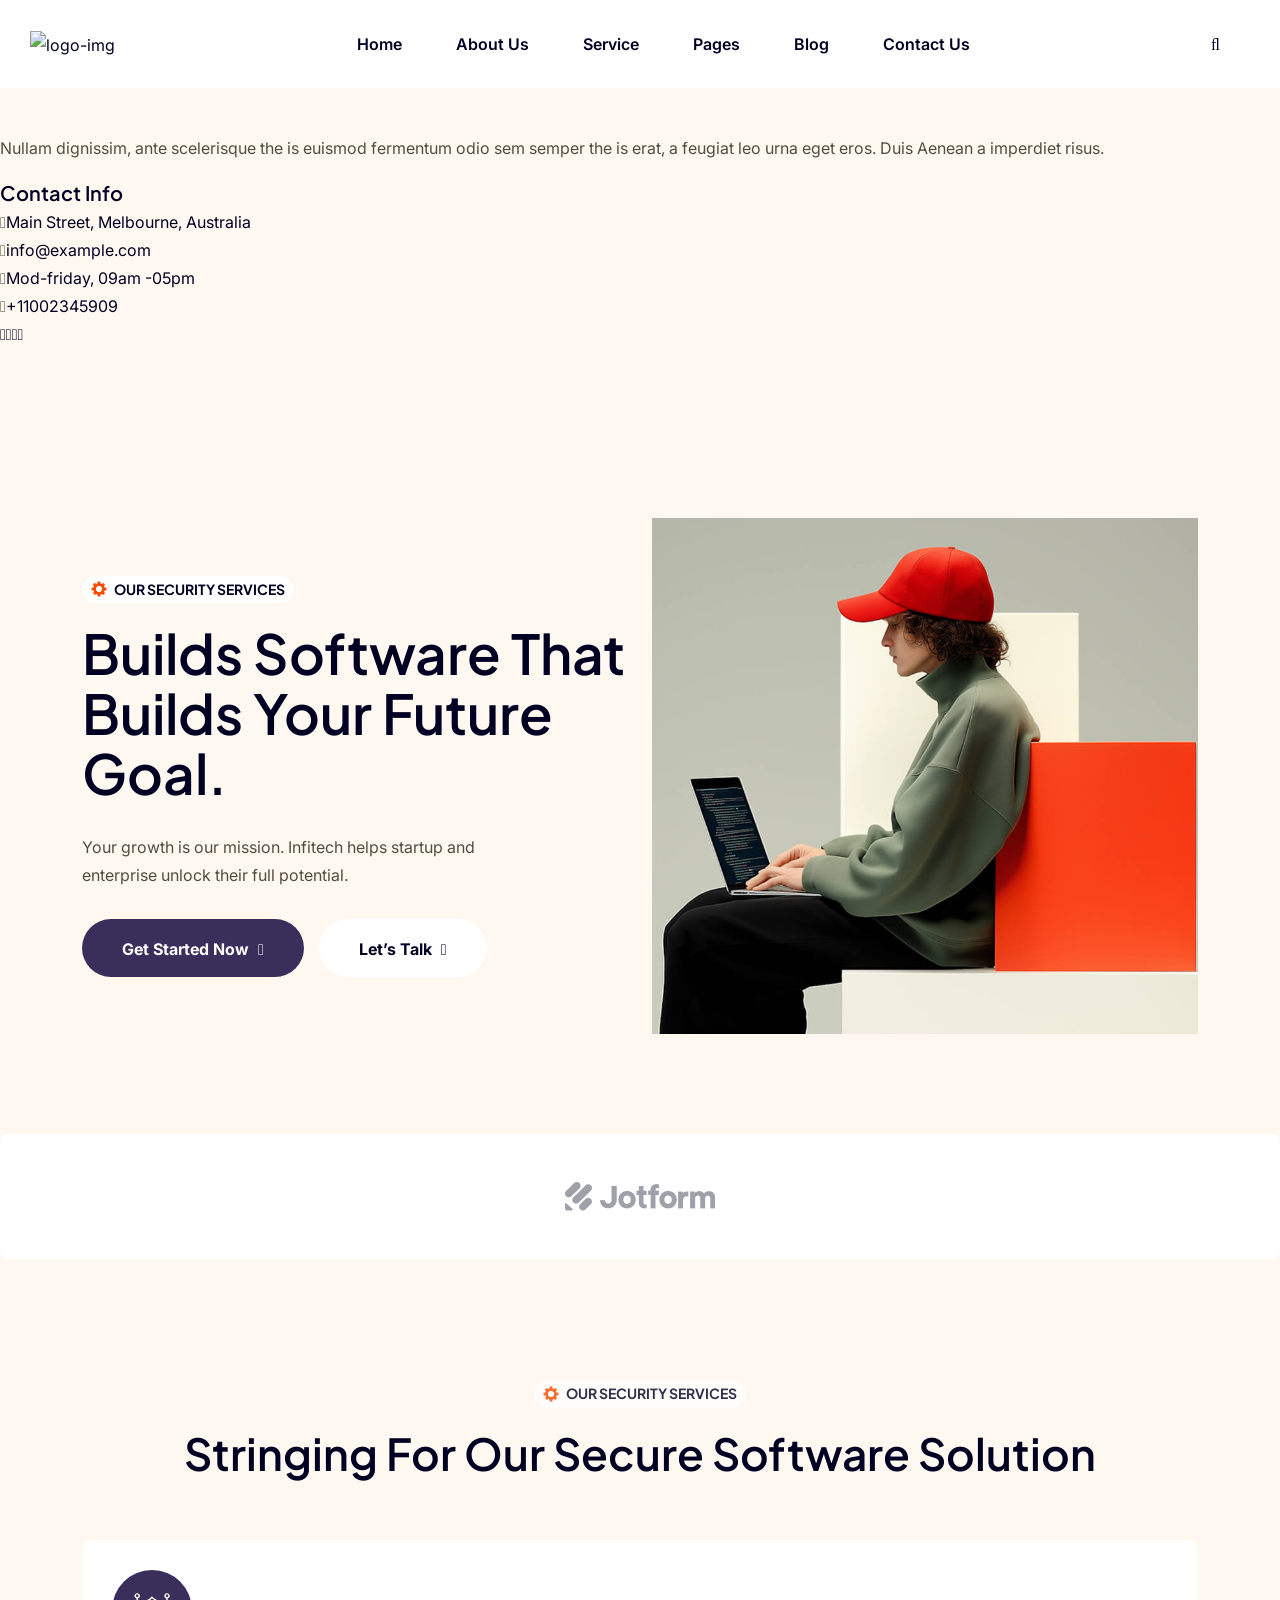
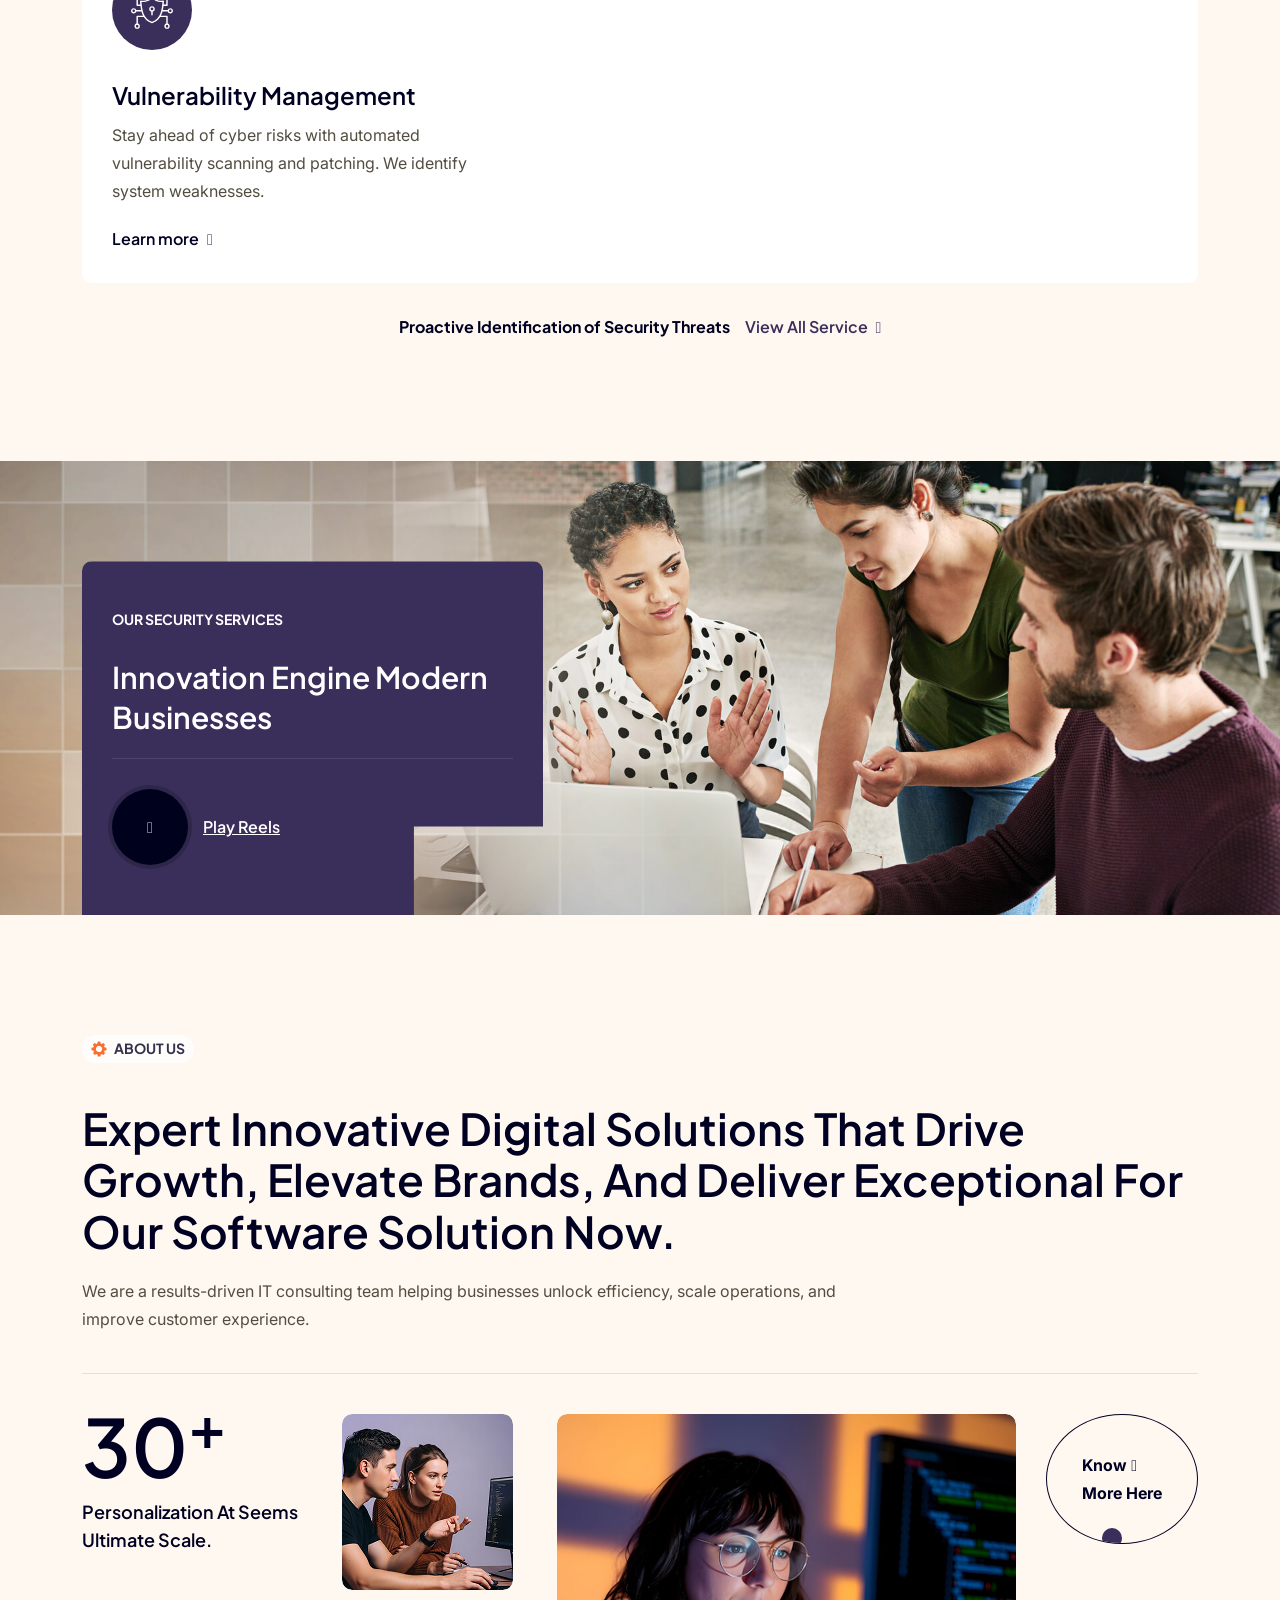
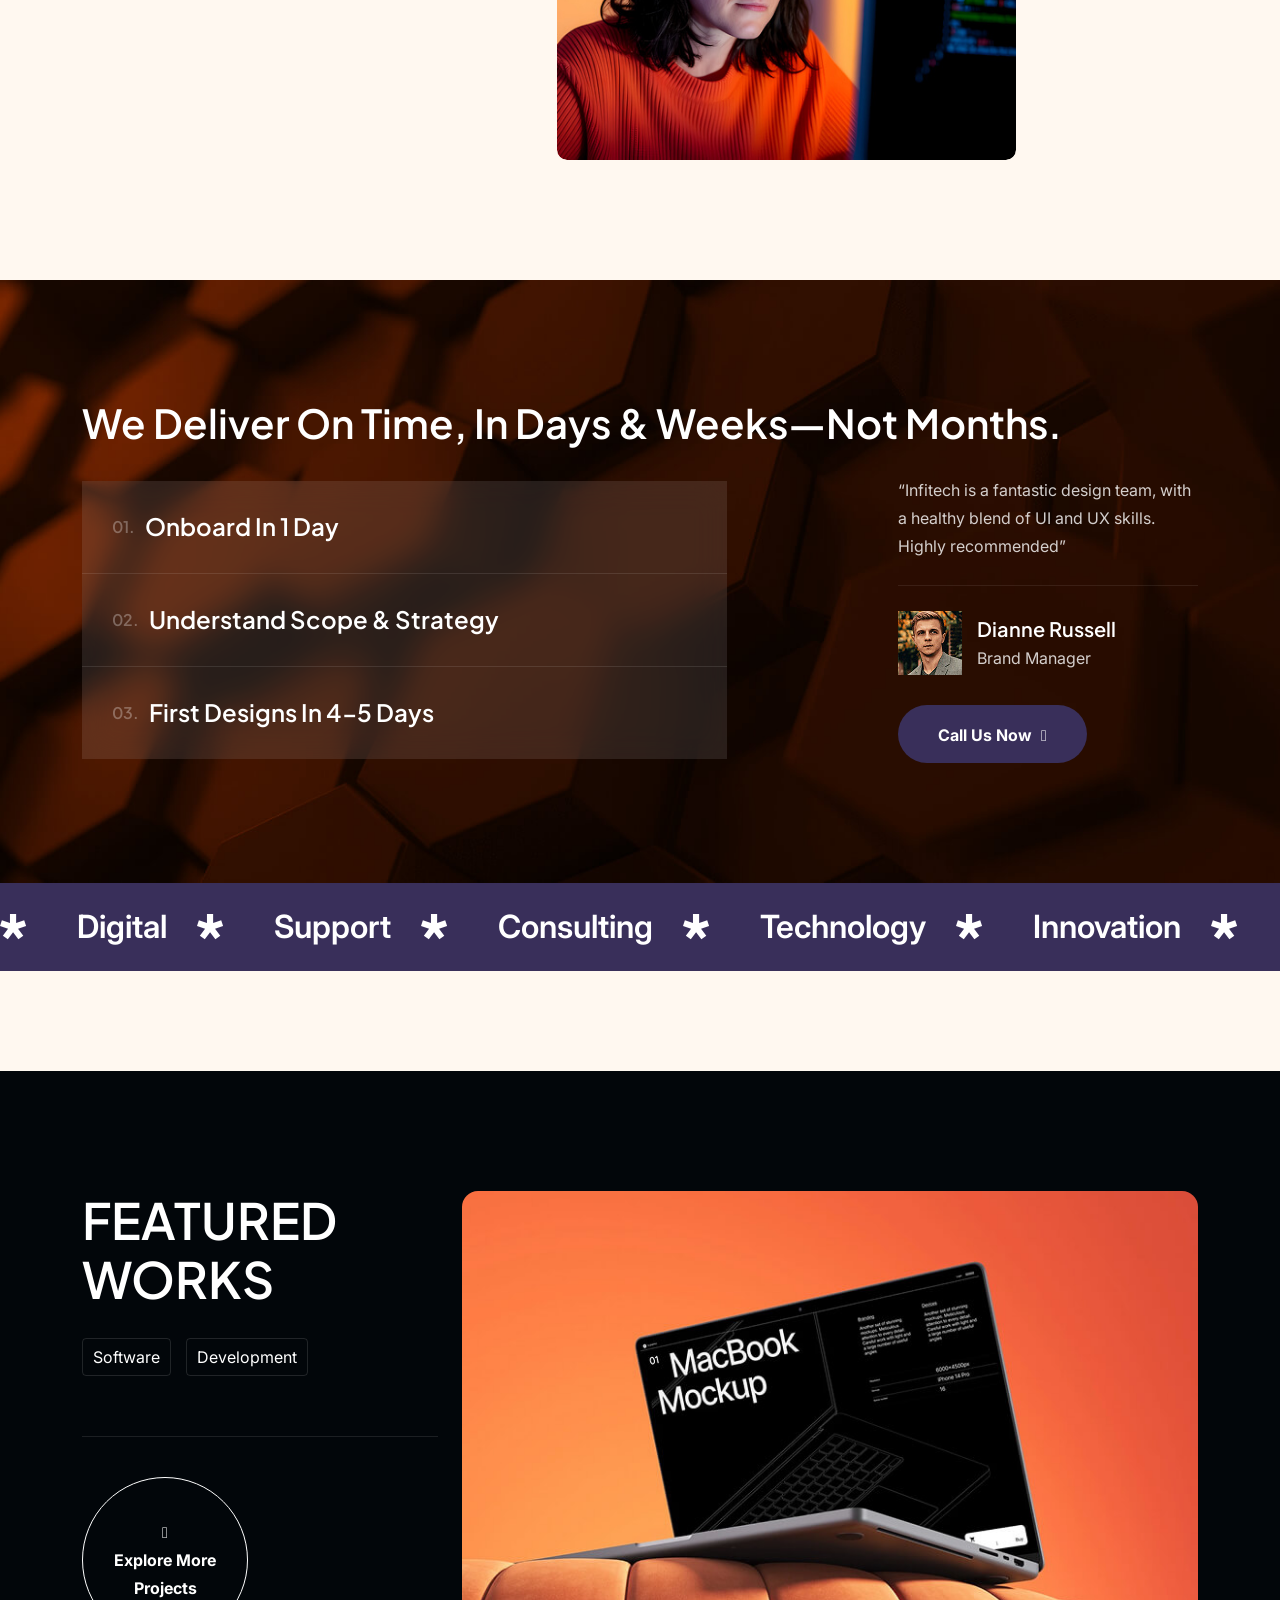
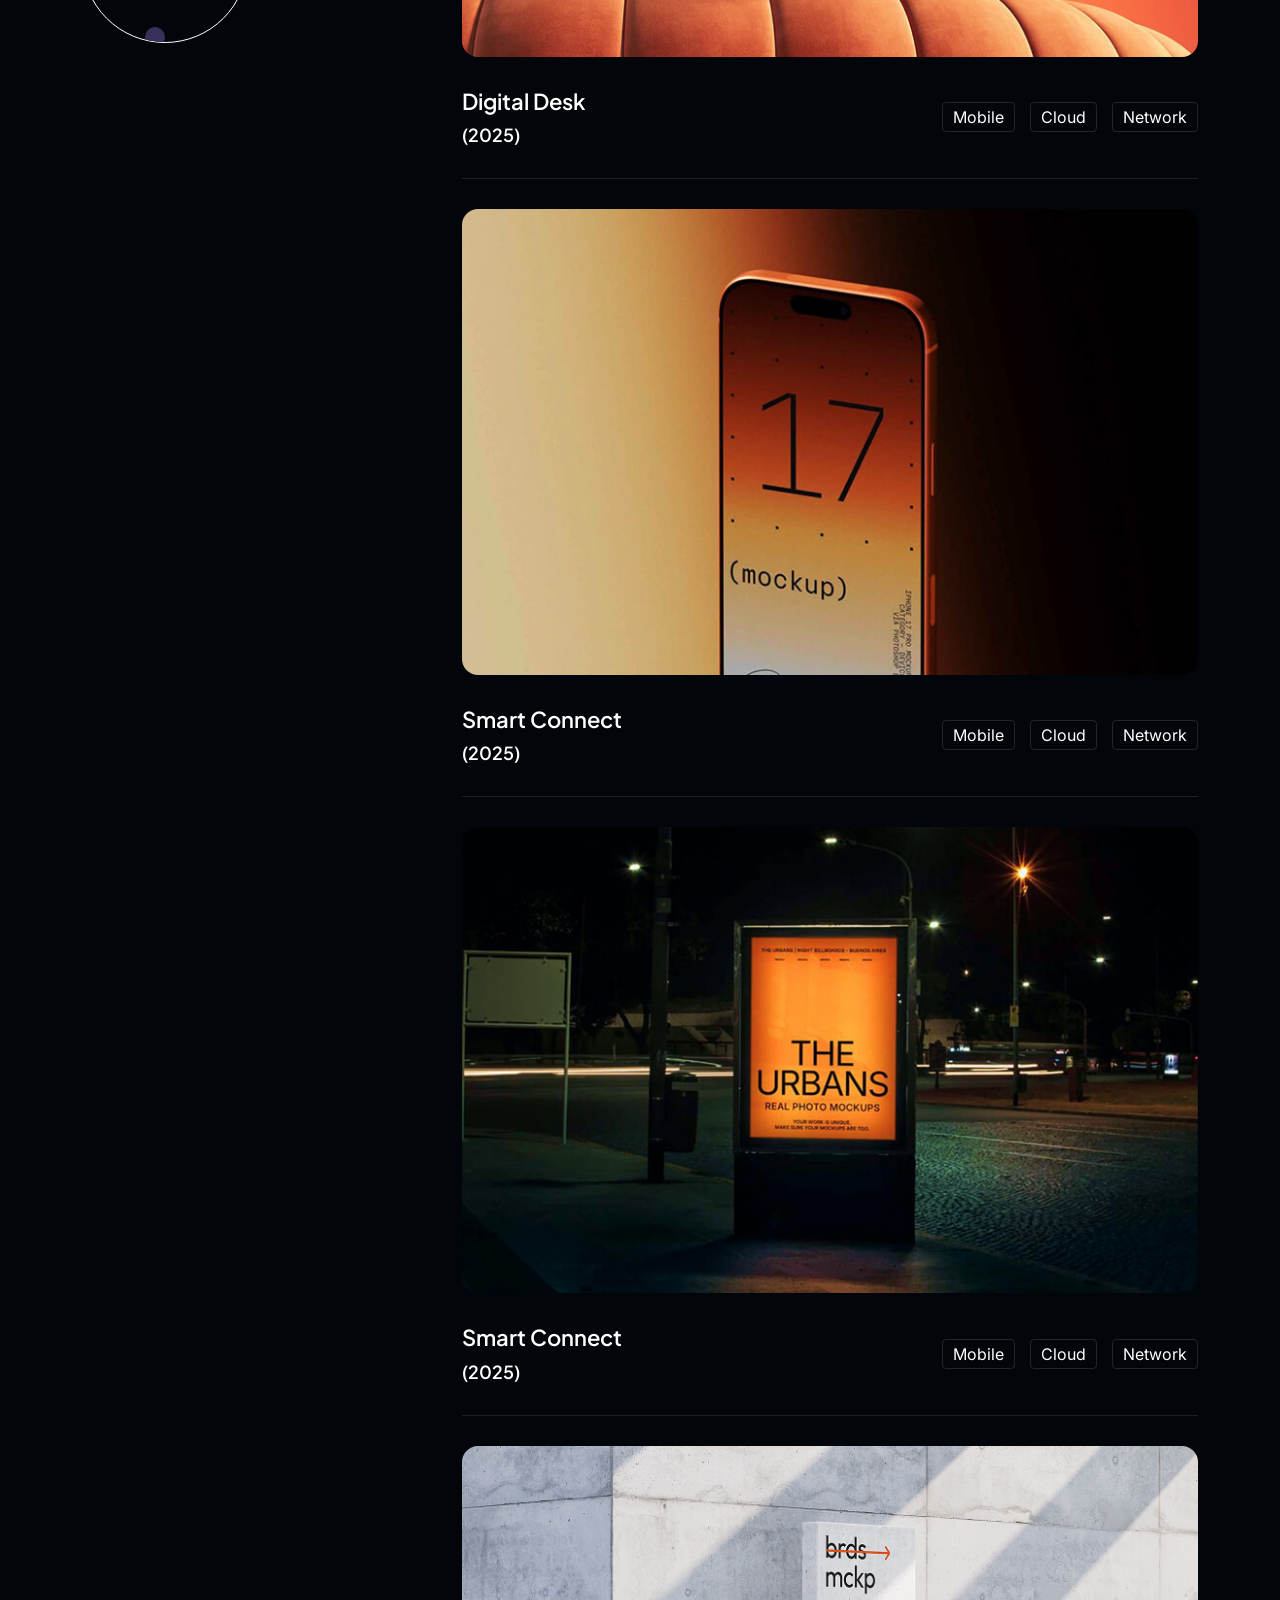
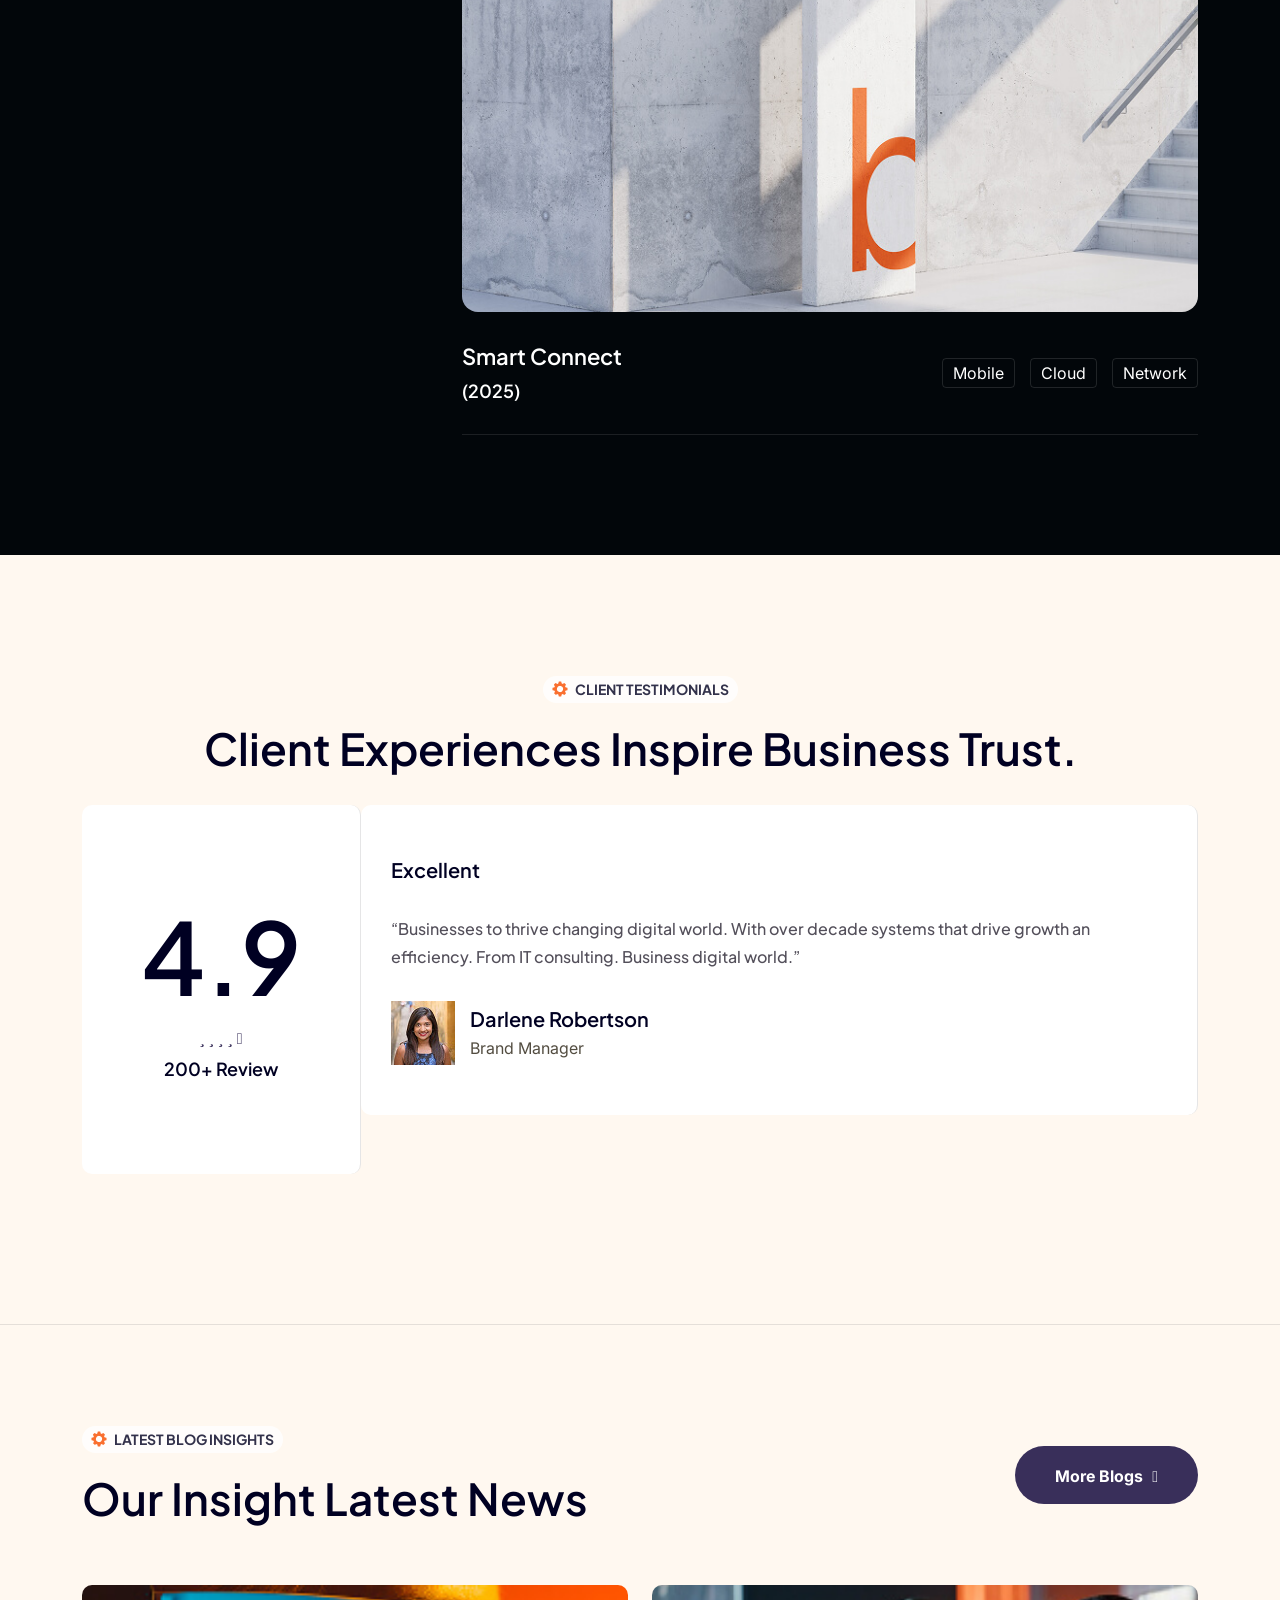
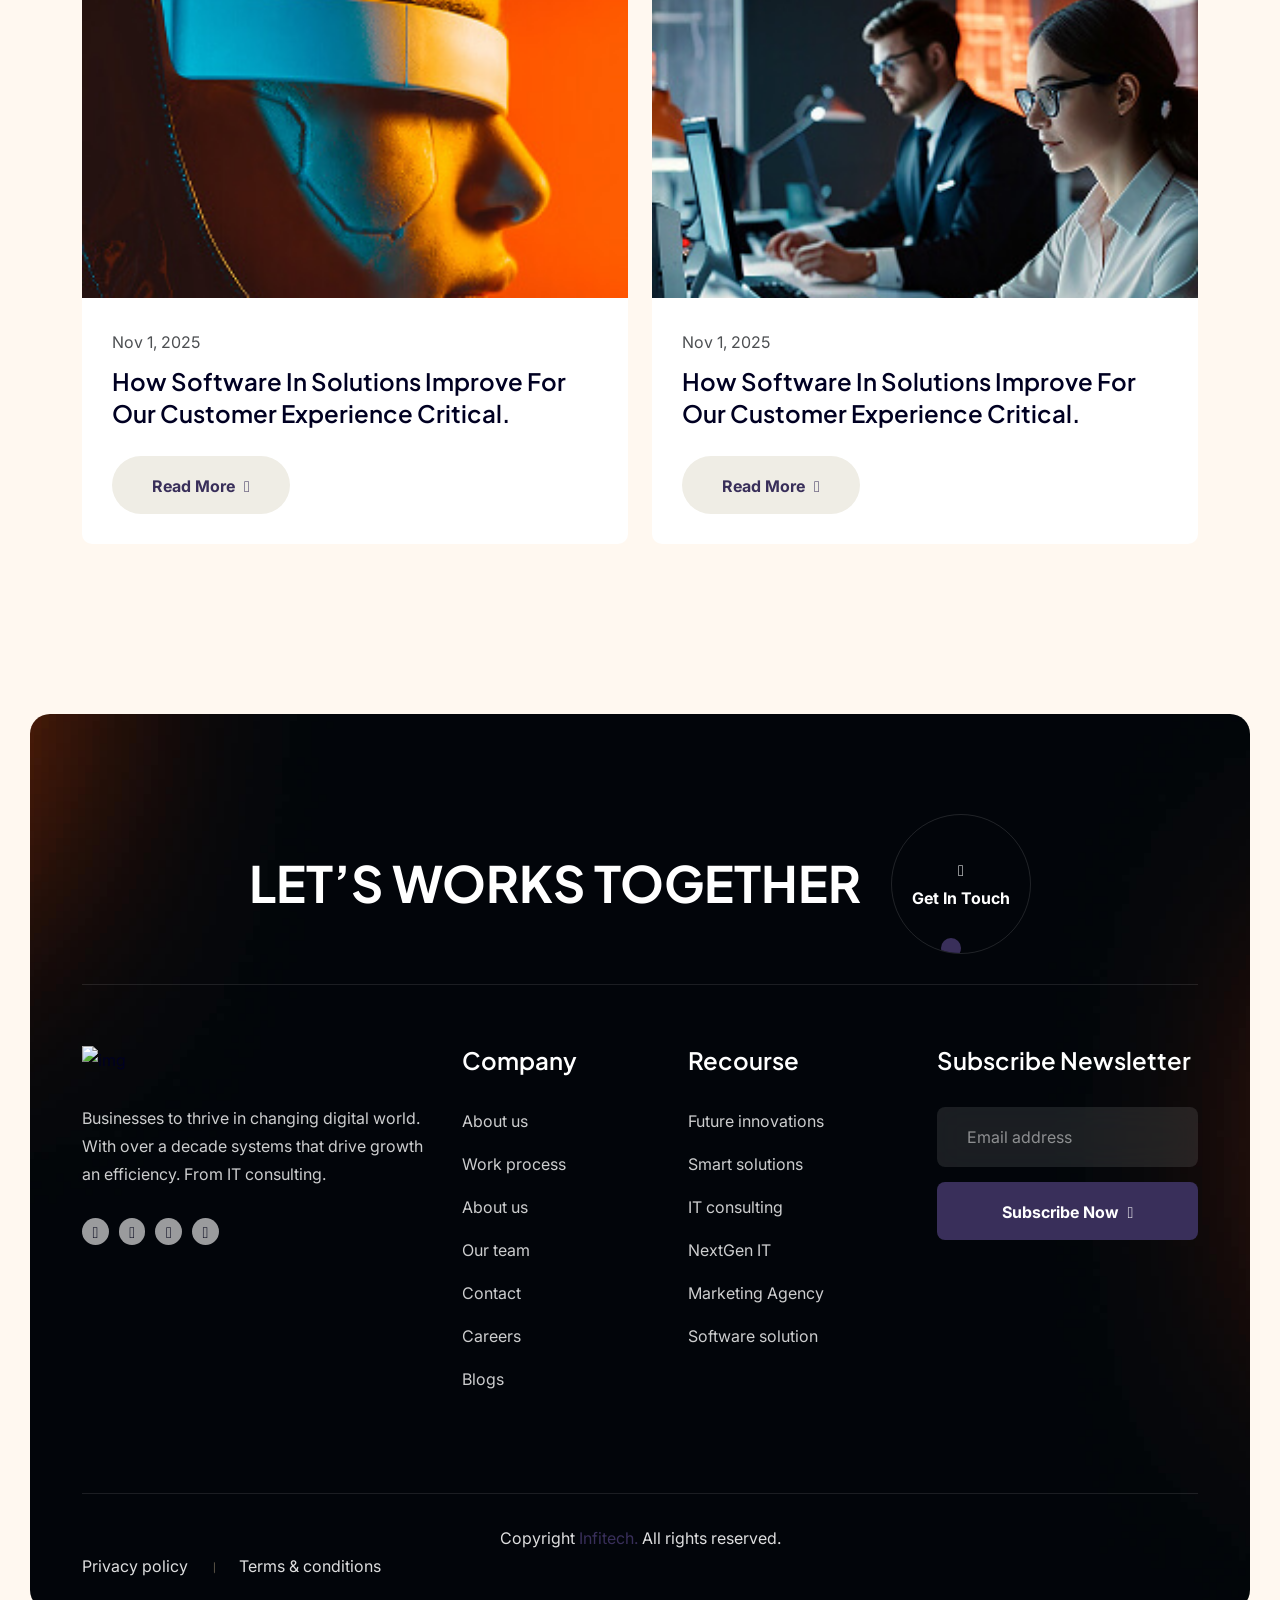
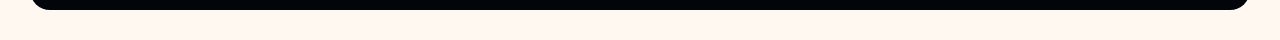
==== infitech/index.html @ 76e6a115 "abc" ====
<!DOCTYPE html>
<html lang="en">
    <!--<< Header Area >>-->
    
<!-- Mirrored from ex-coders.com/html/infitech/index.html by HTTrack Website Copier/3.x [XR&CO'2014], Fri, 13 Feb 2026 05:34:52 GMT -->
<head>
        <!-- ========== Meta Tags ========== -->
        <meta charset="UTF-8">
        <meta http-equiv="X-UA-Compatible" content="IE=edge">
        <meta name="viewport" content="width=device-width, initial-scale=1">
        <meta name="author" content="Pixel-plus">
        <meta name="description" content="Infitech - IT Service & Solution HTML Template">
        <!-- ======== Page title ============ -->
        <title>Infitech - IT Service & Solution HTML Template</title>
        <!--<< Favcion >>-->
        <link rel="shortcut icon" href="assets/img/favicon.svg">
        <!--<< Bootstrap min.css >>-->
        <link rel="stylesheet" href="assets/css/bootstrap.min.css">
        <!--<< All Min Css >>-->
        <link rel="stylesheet" href="assets/css/all.min.css">
        <!--<< Animate.css >>-->
        <link rel="stylesheet" href="assets/css/animate.css">
        <!--<< Magnific Popup.css >>-->
        <link rel="stylesheet" href="assets/css/magnific-popup.css">
        <!--<< MeanMenu.css >>-->
        <link rel="stylesheet" href="assets/css/meanmenu.css">
        <!--<< Swiper Bundle.css >>-->
        <link rel="stylesheet" href="assets/css/swiper-bundle.min.css">
        <!--<< Nice Select.css >>-->
        <link rel="stylesheet" href="assets/css/nice-select.css">
        <!--<< Main.css >>-->
        <link rel="stylesheet" href="assets/css/main.css">
    </head>
    <body>

        <!-- Preloader Start -->
       <div id="preloader" class="preloader">
            <div class="animation-preloader">
                <div class="spinner">                
                </div>
                <div class="txt-loading">
                     <span data-text-preloader="I" class="letters-loading">
                        I
                    </span>
                    <span data-text-preloader="N" class="letters-loading">
                        N
                    </span>
                    <span data-text-preloader="F" class="letters-loading">
                        F
                    </span>
                    <span data-text-preloader="I" class="letters-loading">
                        I
                    </span>
                    <span data-text-preloader="T" class="letters-loading">
                        T
                    </span>
                    <span data-text-preloader="E" class="letters-loading">
                        E
                    </span>
                    <span data-text-preloader="C" class="letters-loading">
                        C
                    </span>
                    <span data-text-preloader="H" class="letters-loading">
                        H
                    </span>
                </div>
                <p class="text-center">Loading</p>
            </div>
            <div class="loader">
                <div class="row">
                    <div class="col-3 loader-section section-left">
                        <div class="bg"></div>
                    </div>
                    <div class="col-3 loader-section section-left">
                        <div class="bg"></div>
                    </div>
                    <div class="col-3 loader-section section-right">
                        <div class="bg"></div>
                    </div>
                    <div class="col-3 loader-section section-right">
                        <div class="bg"></div>
                    </div>
                </div>
            </div>
        </div>

        <!-- Back To Top Start -->
        <button id="back-top" class="back-to-top">
            <i class="fa-regular fa-arrow-up"></i>
        </button>

        <!-- GT MouseCursor Start -->
        <div class="mouseCursor cursor-outer"></div>
        <div class="mouseCursor cursor-inner"></div>

       
         <!-- Offcanvas Area Start -->
        <div class="fix-area">
            <div class="offcanvas__info">
                <div class="offcanvas__wrapper">
                    <div class="offcanvas__content">
                        <div class="offcanvas__top mb-5 d-flex justify-content-between align-items-center">
                            <div class="offcanvas__logo">
                                <a href="index.html">
                                    <img src="assets/img/logo/black-logo.svg" alt="logo-img">
                                </a>
                            </div>
                            <div class="offcanvas__close">
                                <button>
                                <i class="fas fa-times"></i>
                                </button>
                            </div>
                        </div>
                        <p class="text d-none d-xl-block">
                            Nullam dignissim, ante scelerisque the  is euismod fermentum odio sem semper the is erat, a feugiat leo urna eget eros. Duis Aenean a imperdiet risus.
                        </p>
                        <div class="mobile-menu fix mb-3"></div>
                        <div class="offcanvas__contact d-xl-block">
                            <h4 class="d-xl-block">Contact Info</h4>
                            <ul class="d-xl-block">
                                <li class="d-flex align-items-center">
                                    <div class="offcanvas__contact-icon">
                                        <i class="fal fa-map-marker-alt"></i>
                                    </div>
                                    <div class="offcanvas__contact-text">
                                        <a target="_blank" href="#">Main Street, Melbourne, Australia</a>
                                    </div>
                                </li>
                                <li class="d-flex align-items-center">
                                    <div class="offcanvas__contact-icon mr-15">
                                        <i class="fal fa-envelope"></i>
                                    </div>
                                    <div class="offcanvas__contact-text">
                                        <a href="mailto:info@example.com"><span class="mailto:info@example.com">info@example.com</span></a>
                                    </div>
                                </li>
                                <li class="d-flex align-items-center">
                                    <div class="offcanvas__contact-icon mr-15">
                                        <i class="fal fa-clock"></i>
                                    </div>
                                    <div class="offcanvas__contact-text">
                                        <a target="_blank" href="#">Mod-friday, 09am -05pm</a>
                                    </div>
                                </li>
                                <li class="d-flex align-items-center">
                                    <div class="offcanvas__contact-icon mr-15">
                                        <i class="far fa-phone"></i>
                                    </div>
                                    <div class="offcanvas__contact-text">
                                        <a href="tel:+11002345909">+11002345909</a>
                                    </div>
                                </li>
                            </ul>
                            <div class="social-icon d-flex align-items-center">
                                <a href="#"><i class="fab fa-facebook-f"></i></a>
                                <a href="#"><i class="fab fa-twitter"></i></a>
                                <a href="#"><i class="fab fa-youtube"></i></a>
                                <a href="#"><i class="fab fa-linkedin-in"></i></a>
                            </div>
                        </div>
                    </div>
                </div>
            </div>
        </div>
        <div class="offcanvas__overlay"></div>

        <!-- Header Section Start -->
        <header id="header-sticky" class="header-1 header-2 header-3 header-4 header-5">
            <div class="container-fluid">
                <div class="mega-menu-wrapper">
                    <div class="header-main">
                        <div class="header-left">
                            <div class="logo">
                            <a href="index.html" class="header-logo-4">
                                <img src="assets/img/logo/black-logo.svg" alt="logo-img">
                            </a>
                        </div>
                        </div>
                        <div class="mean__menu-wrapper">
                                <div class="main-menu">
                                    <nav id="mobile-menu">
                                        <ul>
                                            <li class="has-dropdown active menu-thumb">
                                                <a href="index.html">
                                                    Home 
                                                </a>
                                                <ul class="submenu has-homemenu">
                                                    <li>
                                                        <div class="homemenu-items">
                                                            <div class="row row-cols-xl-6 row-cols-md-2 row-cols-2">
                                                                <div class="col homemenu">
                                                                    <div class="homemenu-thumb">
                                                                        <a href="index.html">
                                                                            <img src="assets/img/header/home-1.jpg" alt="img">
                                                                        </a>
                                                                    </div>
                                                                    <div class="homemenu-content text-center">
                                                                        <h4 class="homemenu-title">
                                                                        <a href="index.html">Software Company Light</a>
                                                                        </h4>
                                                                    </div>
                                                                </div>
                                                                <div class="col homemenu">
                                                                    <div class="homemenu-thumb">
                                                                        <a href="index-dark.html">
                                                                            <img src="assets/img/header/dark-1.jpg" alt="img">
                                                                        </a>
                                                                    </div>
                                                                    <div class="homemenu-content text-center">
                                                                        <h4 class="homemenu-title">
                                                                        <a href="index-dark.html">Software Company Dark</a>
                                                                        </h4>
                                                                    </div>
                                                                </div>
                                                                <div class="col homemenu">
                                                                    <div class="homemenu-thumb mb-15">
                                                                    <a href="index-2.html">
                                                                        <img src="assets/img/header/home-2.jpg" alt="img">
                                                                    </a>
                                                                    </div>
                                                                    <div class="homemenu-content text-center">
                                                                            <h4 class="homemenu-title">
                                                                        <a href="index-2.html">IT Consulting Light</a>
                                                                        </h4>
                                                                    </div>
                                                                </div>
                                                                <div class="col homemenu">
                                                                    <div class="homemenu-thumb mb-15">
                                                                    <a href="index-2-dark.html">
                                                                        <img src="assets/img/header/dark-2.jpg" alt="img">
                                                                    </a>
                                                                    </div>
                                                                    <div class="homemenu-content text-center">
                                                                            <h4 class="homemenu-title">
                                                                        <a href="index-2-dark.html">IT Consulting Dark</a>
                                                                        </h4>
                                                                    </div>
                                                                </div>
                                                                <div class="col homemenu">
                                                                    <div class="homemenu-thumb mb-15">
                                                                        <a href="index-3.html">
                                                                            <img src="assets/img/header/home-3.jpg" alt="img">
                                                                        </a>
                                                                    </div>
                                                                    <div class="homemenu-content text-center">
                                                                        <h4 class="homemenu-title">
                                                                        <a href="index-3.html">Marketing Agency Light</a>
                                                                        </h4>
                                                                    </div>
                                                                </div>
                                                                <div class="col homemenu">
                                                                    <div class="homemenu-thumb mb-15">
                                                                        <a href="index-3-dark.html">
                                                                            <img src="assets/img/header/dark-3.jpg" alt="img">
                                                                        </a>
                                                                    </div>
                                                                    <div class="homemenu-content text-center">
                                                                        <h4 class="homemenu-title">
                                                                        <a href="index-3-dark.html">Marketing Agency Dark</a>
                                                                        </h4>
                                                                    </div>
                                                                </div>
                                                                <div class="col homemenu">
                                                                    <div class="homemenu-thumb mb-15">
                                                                    <a href="index-4.html">
                                                                        <img src="assets/img/header/home-4.jpg" alt="img">
                                                                    </a>
                                                                    </div>
                                                                    <div class="homemenu-content text-center">
                                                                        <h4 class="homemenu-title">
                                                                        <a href="index-4.html">Creative Agency Light</a>
                                                                        </h4>
                                                                    </div>
                                                                </div>
                                                                <div class="col homemenu">
                                                                     <div class="homemenu-thumb mb-15">
                                                                    <a href="index-4-dark.html">
                                                                        <img src="assets/img/header/dark-4.jpg" alt="img">
                                                                    </a>
                                                                    </div>
                                                                    <div class="homemenu-content text-center">
                                                                        <h4 class="homemenu-title">
                                                                        <a href="index-4-dark.html">Creative Agency Dark</a>
                                                                        </h4>
                                                                    </div>
                                                                </div>
                                                                <div class="col homemenu">
                                                                    <div class="homemenu-thumb mb-15">
                                                                        <a href="index-5.html">
                                                                            <img src="assets/img/header/home-5.jpg" alt="img">
                                                                        </a>
                                                                    </div>
                                                                    <div class="homemenu-content text-center">
                                                                        <h4 class="homemenu-title">
                                                                        <a href="index-5.html">Personal Portfolio Light</a>
                                                                        </h4>
                                                                    </div>
                                                                </div>
                                                                <div class="col homemenu">
                                                                    <div class="homemenu-thumb mb-15">
                                                                        <a href="index-5-dark.html">
                                                                            <img src="assets/img/header/dark-5.jpg" alt="img">
                                                                        </a>
                                                                    </div>
                                                                    <div class="homemenu-content text-center">
                                                                        <h4 class="homemenu-title">
                                                                        <a href="index-5-dark.html">Personal Portfolio Dark</a>
                                                                        </h4>
                                                                    </div>
                                                                </div>
                                                                <div class="col homemenu">
                                                                    <div class="homemenu-thumb mb-15">
                                                                    <a href="index-6.html">
                                                                        <img src="assets/img/header/home-6.jpg" alt="img">
                                                                    </a>
                                                                    </div>
                                                                    <div class="homemenu-content text-center">
                                                                        <h4 class="homemenu-title">
                                                                        <a href="index-6.html">
                                                                            Design Agency Light
                                                                        </a>
                                                                        </h4>
                                                                    </div>
                                                                </div>
                                                                <div class="col homemenu">
                                                                    <div class="homemenu-thumb mb-15">
                                                                    <a href="index-6-dark.html">
                                                                        <img src="assets/img/header/dark-6.jpg" alt="img">
                                                                    </a>
                                                                    </div>
                                                                    <div class="homemenu-content text-center">
                                                                        <h4 class="homemenu-title">
                                                                        <a href="index-6-dark.html">
                                                                            Design Agency Dark
                                                                        </a>
                                                                        </h4>
                                                                    </div>
                                                                </div>
                                                                <div class="col homemenu">
                                                                    <div class="homemenu-thumb mb-15">
                                                                        <a href="index-7.html">
                                                                            <img src="assets/img/header/home-7.jpg" alt="img">
                                                                        </a>
                                                                    </div>
                                                                    <div class="homemenu-content text-center">
                                                                        <h4 class="homemenu-title">
                                                                        <a href="index-7.html"> Digital Marketing Light</a>
                                                                        </h4>
                                                                    </div>
                                                                </div>
                                                                <div class="col homemenu">
                                                                    <div class="homemenu-thumb mb-15">
                                                                        <a href="index-7-dark.html">
                                                                            <img src="assets/img/header/dark-7.jpg" alt="img">
                                                                        </a>
                                                                    </div>
                                                                    <div class="homemenu-content text-center">
                                                                        <h4 class="homemenu-title">
                                                                        <a href="index-7-dark.html"> Digital Marketing Dark</a>
                                                                        </h4>
                                                                    </div>
                                                                </div>
                                                            </div>
                                                        </div>
                                                    </li>
                                                </ul>
                                            </li>
                                            <li class="has-dropdown active d-xl-none">
                                                <a href="index.html" class="border-none">
                                                Home
                                                </a>
                                                <ul class="submenu">
                                                    <li><a href="index.html">Software Company Light</a></li>
                                                    <li><a href="index-dark.html">Software Company Dark</a></li>
                                                    <li><a href="index-2.html">IT Consulting Light</a></li>
                                                    <li><a href="index-2-dark.html">IT Consulting Dark</a></li>
                                                    <li><a href="index-3.html">Marketing Agency Light</a></li>
                                                     <li><a href="index-3-dark.html">Marketing Agency Dark</a></li>
                                                    <li><a href="index-4.html">Creative Agency Light</a></li>
                                                    <li><a href="index-4-dark.html">Creative Agency Dark</a></li>
                                                    <li><a href="index-5.html">Ux/Ui Designer Light</a></li>
                                                    <li><a href="index-5-dark.html">Ux/Ui Designer Dark</a></li>
                                                    <li><a href="index-6.html">Design Agency Light</a></li>
                                                    <li><a href="index-6-dark.html">Design Agency Dark</a></li>
                                                    <li><a href="index-7.html">Digital Marketing Light</a></li>
                                                    <li><a href="index-7-dark.html">Digital Marketing dark</a></li>
                                                </ul>
                                            </li>
                                             <li class="has-dropdown">
                                                    <a href="about.html">
                                                        About Us
                                                    </a>
                                                    <ul class="submenu">
                                                        <li><a href="about.html"> About Us One</a></li>
                                                        <li><a href="about-2.html"> About Us Two</a></li>
                                                    </ul>
                                                </li>
                                                    <li class="has-dropdown">
                                                    <a href="service-details.html">
                                                        Service
                                                    </a>
                                                    <ul class="submenu">
                                                        <li><a href="service.html"> Our Service</a></li>
                                                        <li><a href="service-2.html"> Our Service Two</a></li>
                                                        <li><a href="service-details.html">Service Details</a></li>
                                                    </ul>
                                                </li>
                                             <li class="has-dropdown">
                                                <a href="news-details.html">
                                                    Pages
                                                </a>
                                                <ul class="submenu">
                                                        <li>
                                                        <a href="project-details.html">
                                                            Portfolio
                                                            <i class="fas fa-angle-right"></i>
                                                        </a>
                                                        <ul class="submenu">
                                                            <li><a href="project.html">Our Portfolio</a></li>
                                                            <li><a href="project-carousel.html">Portfolio Carousel</a></li>
                                                            <li>
                                                                <a href="project-details.html">Portfolio Details</a>
                                                            </li>
                                                        </ul>
                                                    </li>
                                                    <li class="has-dropdown">
                                                        <a href="team-details.html">
                                                            Team
                                                            <i class="fas fa-angle-right"></i>
                                                        </a>
                                                        <ul class="submenu">
                                                            <li><a href="team.html">Our Team</a></li>
                                                            <li><a href="team-2.html">Our Team Two</a></li>
                                                            <li><a href="team-details.html">Team Details</a></li>
                                                        </ul>
                                                    </li>
                                                    <li><a href="pricing.html">Our Pricing</a></li>
                                                    <li><a href="faq.html">Our Faq</a></li>
                                                    <li><a href="404.html">404 Page</a></li>
                                                </ul>
                                            </li>
                                           <li>
                                                <a href="news-details.html">
                                                    Blog
                                                </a>
                                                <ul class="submenu">
                                                    <li><a href="news-grid.html">Blog Grid</a></li>
                                                    <li><a href="news.html">Blog Standard</a></li>
                                                    <li><a href="news-details.html">Blog Details</a></li>
                                                </ul>
                                            </li>
                                            <li>
                                                <a href="contact.html">Contact Us</a>
                                            </li>
                                        </ul>
                                    </nav>
                                </div>
                            </div> 
                          <div class="header-right d-flex justify-content-end align-items-center">
                            <div class="menu_search">
                                <button class="search_btn"><i class="far fa-search"></i></button>
                            </div>
                            <div class="header-btn">
                                <div class="header-button">
                                <a href="contact.html" class="theme-btn">
                                   Get In Touch <i class="fa-solid fa-arrow-up-right"></i>
                                </a>
                            </div>
                            <div class="header__hamburger d-xl-none my-auto">
                                <div class="sidebar__toggle">
                                    <i class="fas fa-bars"></i>
                                </div>
                              </div>
                            </div>
                        </div>
                    </div>
                </div>
            </div>
        </header>

        <!-- start: Search Popup -->
        <div class="search_popup">
            <div class="container">
            <div class="row">
                <div class="col-xxl-12">
                <div class="search_wrapper">
                    <div class="search_top d-flex align-items-center">
                    <div class="search_logo">
                        <a href="index.html">
                        <img src="assets/img/logo/white-logo.svg" alt="img">
                        </a>
                    </div>
                    <div class="search_close">
                        <button type="button" class="search_close_btn">
                        <i class="fa-thin fa-times"></i>
                        </button>
                    </div>
                    </div>
                    <div class="search_form">
                    <form action="#">
                        <div class="search_input">
                        <input class="search-input-field" type="text" placeholder="Type here to search...">
                        <span class="search-focus-border"></span>
                        <button type="submit">
                            <svg width="20" height="20" viewBox="0 0 20 20" fill="none" xmlns="http://www.w3.org/2000/svg">
                            <path
                                d="M9.55 18.1C14.272 18.1 18.1 14.272 18.1 9.55C18.1 4.82797 14.272 1 9.55 1C4.82797 1 1 4.82797 1 9.55C1 14.272 4.82797 18.1 9.55 18.1Z"
                                stroke="currentColor" stroke-width="1.5" stroke-linecap="round" stroke-linejoin="round" />
                            <path d="M19.0002 19.0002L17.2002 17.2002" stroke="currentColor" stroke-width="1.5"
                                stroke-linecap="round" stroke-linejoin="round" />
                            </svg>
                        </button>
                        </div>
                    </form>
                    </div>
                </div>
                </div>
            </div>
            </div>
        </div>
        <div class="search-popup-overlay"></div>

        
        <div id="smooth-wrapper">
            <div id="smooth-content">

                
                <!-- Hero Section Start -->
                <section class="hero-section hero-5 fix">
                    <div class="container">
                        <div class="row g-4 align-items-center">
                            <div class="col-lg-6">
                                <div class="hero-content">
                                    <span class="sub">
                                        <img src="assets/img/home-5/setting.png" alt="img">
                                        our security services
                                    </span>
                                    <h1>
                                        Builds Software That Builds Your Future Goal.
                                    </h1>
                                    <p>
                                        Your growth is our mission. Infitech helps startup and enterprise unlock their full potential.
                                    </p>
                                    <div class="hero-button">
                                        <a href="contact.html" class="theme-btn">
                                            Get started now <i class="fa-solid fa-arrow-up-right"></i>
                                        </a>
                                        <a href="contact.html" class="theme-btn style-btn">
                                            Let’s talk <i class="fa-solid fa-arrow-up-right"></i>
                                        </a>
                                    </div>
                                </div>
                            </div>
                            <div class="col-lg-6">
                                <div class="hero-image-5">
                                    <img src="assets/img/home-5/hero.jpg" alt="img">
                                </div>
                            </div>
                        </div>
                    </div>
                </section>
                
    
                <!-- Brand Section Start -->
                <div class="brand-section-5">
                    <div class="swiper brand-slider">
                        <div class="swiper-wrapper">
                            <div class="swiper-slide">
                                <div class="brand-box-1">
                                <span class="brand-img-1">
                                    <img src="assets/img/home-5/brand/brand-1.png" alt="img">
                                </span>
                                <span class="brand-img-1">
                                     <img src="assets/img/home-5/brand/brand-1.png" alt="img">
                                </span>
                                </div>
                            </div>
                             <div class="swiper-slide">
                                <div class="brand-box-1">
                                <span class="brand-img-1">
                                     <img src="assets/img/home-5/brand/brand-2.png" alt="img">
                                </span>
                                <span class="brand-img-1">
                                    <img src="assets/img/home-5/brand/brand-2.png" alt="img">
                                </span>
                                </div>
                            </div>
                             <div class="swiper-slide">
                                <div class="brand-box-1">
                                <span class="brand-img-1">
                                    <img src="assets/img/home-5/brand/brand-3.png" alt="img">
                                </span>
                                <span class="brand-img-1">
                                    <img src="assets/img/home-5/brand/brand-3.png" alt="img">
                                </span>
                                </div>
                            </div>
                             <div class="swiper-slide">
                                <div class="brand-box-1">
                                <span class="brand-img-1">
                                    <img src="assets/img/home-5/brand/brand-4.png" alt="img">
                                </span>
                                <span class="brand-img-1">
                                    <img src="assets/img/home-5/brand/brand-4.png" alt="img">
                                </span>
                                </div>
                            </div>
                             <div class="swiper-slide">
                                <div class="brand-box-1">
                                <span class="brand-img-1">
                                    <img src="assets/img/home-5/brand/brand-5.png" alt="img">
                                </span>
                                <span class="brand-img-1">
                                    <img src="assets/img/home-5/brand/brand-5.png" alt="img">
                                </span>
                                </div>
                            </div>
                             <div class="swiper-slide">
                                <div class="brand-box-1">
                                <span class="brand-img-1">
                                    <img src="assets/img/home-5/brand/brand-6.png" alt="img">
                                </span>
                                <span class="brand-img-1">
                                    <img src="assets/img/home-5/brand/brand-6.png" alt="img">
                                </span>
                                </div>
                            </div>
                        </div>
                    </div>
                </div>

                <!-- Service Section-5 Start -->
                <section class="service-section-5 section-padding fix">
                    <div class="array-button">
                        <button class="array-prev"><i class="fa-solid fa-chevron-left"></i></button>
                        <button class="array-next"><i class="fa-solid fa-chevron-right"></i></button>
                    </div>
                    <div class="container">
                        <div class="section-title text-center">
                            <span class="sub-title wow fadeInUp">
                                <img src="assets/img/home-5/setting.png" alt="img">
                                our security services
                            </span>
                            <h2 class="text-anim">
                                Stringing For Our Secure <br> Software Solution
                            </h2>
                        </div>
                        <div class="swiper service-slider-4">
                            <div class="swiper-wrapper">
                            <div class="swiper-slide">
                                <div class="services-box-items">
                                    <div class="icon">
                                        <img src="assets/img/home-5/icon/02.svg" alt="img">
                                    </div>
                                    <div class="content">
                                        <h3>
                                            <a href="service-details.html">Vulnerability management</a>
                                        </h3>
                                        <p>
                                            Stay ahead of cyber risks with automated vulnerability scanning and patching. We identify system weaknesses.
                                        </p>
                                        <a href="service-details.html" class="link-btn">
                                            Learn more
                                            <i class="fa-solid fa-arrow-up-right"></i>
                                        </a>
                                    </div>
                                </div>
                            </div>
                            <div class="swiper-slide">
                                <div class="services-box-items">
                                    <div class="icon">
                                        <img src="assets/img/home-5/icon/01.svg" alt="img">
                                    </div>
                                    <div class="content">
                                        <h3>
                                            <a href="service-details.html">Threat detection</a>
                                        </h3>
                                        <p>
                                            Early identification of suspicious activi across your system. Our intelligent monitoring engine constantly scans networks.
                                        </p>
                                        <a href="service-details.html" class="link-btn">
                                            Learn more
                                            <i class="fa-solid fa-arrow-up-right"></i>
                                        </a>
                                    </div>
                                </div>
                            </div>
                            <div class="swiper-slide">
                                <div class="services-box-items">
                                    <div class="icon">
                                        <img src="assets/img/home-5/icon/03.svg" alt="img">
                                    </div>
                                    <div class="content">
                                        <h3>
                                            <a href="service-details.html">Data encryption</a>
                                        </h3>
                                        <p>
                                            Protect sensitive data with enterprise-grade encryption. We secure every file, transaction, and communication channel.
                                        </p>
                                        <a href="service-details.html" class="link-btn">
                                            Learn more
                                            <i class="fa-solid fa-arrow-up-right"></i>
                                        </a>
                                    </div>
                                </div>
                            </div>
                            </div>
                        </div>
                        <div class="text-item">
                            <h4>Proactive Identification of Security Threats</h4>
                            <a href="service.html" class="link-btn">
                               View All Service
                                <i class="fa-solid fa-arrow-up-right"></i>
                            </a>
                        </div>
                    </div>
                </section>

                <!-- Video-Play Section-5 Start -->
                <section class="video-play-section-5 fix bg-cover" style="background-image: url(assets/img/home-5/video-bg.jpg);">
                    <div class="container">
                        <div class="video-play-box-5">
                            <h5>
                                our security services
                            </h5>
                            <h3>
                                Innovation Engine Modern Businesses
                            </h3>
                            <div class="play-item">
                                <a href="https://www.youtube.com/watch?v=Cn4G2lZ_g2I" class="video-btn video-popup">
                                    <i class="fa-solid fa-play"></i>
                                </a>
                                <h4>
                                    Play reels
                                </h4>
                            </div>
                        </div>
                    </div>
                </section>

                <!-- About Section-5 Start -->
                <section class="about-section-5 section-padding fix">
                    <div class="container">
                        <div class="section-title">
                            <span class="sub-title wow fadeInUp">
                                <img src="assets/img/home-5/setting.png" alt="img">
                               About Us
                            </span>
                            <div class="cont">
                                <h2 class="tx-title sec_title  tz-itm-title tz-itm-anim">
                                Expert Innovative Digital Solutions <br> That Drive Growth, Elevate Brands, And <br> Deliver Exceptional For Our Software <br> Solution Now.
                            </h2>
                            <p>
                                We are a results-driven IT consulting team helping businesses unlock efficiency, scale operations, and improve customer experience.
                            </p>
                            </div>
                        </div>
                        <div class="about-wrapper-5">
                            <div class="row g-4">
                                <div class="col-lg-5">
                                    <div class="about-left-item">
                                        <div class="count-item">
                                            <h2><span class="count">30</span><sup>+</sup></h2>
                                            <h3>
                                               Personalization at seems <br> ultimate scale.
                                            </h3>
                                        </div>
                                        <div class="about-image">
                                            <img data-speed=".8" src="assets/img/home-5/about-1.jpg" alt="img">
                                        </div>
                                    </div>
                                </div>
                                <div class="col-lg-7">
                                    <div class="about-right-item">
                                        <div class="about-image-5">
                                            <img data-speed=".8" src="assets/img/home-5/about-2.jpg" alt="img">
                                        </div>
                                        <a class="theme-btn-main hover-text-heading tw-hover-btn" href="about.html">
                                            <span class="theme-btn-text"> Know <span class="theme-btn-icon">
                                               <span class="theme-btn-text color-header"><i class="fa-solid fa-arrow-up-right"></i></span>
                                            </span> <br> More Here </span>
                                            <i class="tw-btn-circle-dot"></i>
                                        </a>
                                    </div>
                                </div>
                            </div>
                        </div>
                    </div>
                </section>

                <!-- Feature-Bg Section-5 Start -->
                <section class="feature-bg-section-5 section-padding fix bg-cover" style="background-image: url(assets/img/home-5/feature-bg.jpg);">
                    <div class="container">
                        <div class="feature-bg-wrapper-5">
                            <h2>
                                We deliver on time, in days <br> & weeks—not months.
                            </h2>
                            <div class="feature-item-5">
                                <div class="feature-main-box">
                                    <div class="feature-box-5">
                                        <div class="feature-card-5">
                                            <span>01.</span>
                                            <h3>Onboard in 1 day</h3>
                                        </div>
                                    </div>
                                    <div class="feature-box-5">
                                        <div class="feature-card-5">
                                            <span>02.</span>
                                            <h3>Understand Scope & Strategy</h3>
                                        </div>
                                    </div>
                                    <div class="feature-box-5 border-0">
                                        <div class="feature-card-5">
                                            <span>03.</span>
                                            <h3>First designs in 4-5 days</h3>
                                        </div>
                                    </div>
                                </div>
                                <div class="feature-right-item">
                                    <p>
                                        “Infitech is a fantastic design team, with a healthy blend of UI and UX skills. Highly recommended”
                                    </p>
                                    <div class="info-item">
                                        <img src="assets/img/home-5/client-2.jpg" alt="img">
                                        <div class="content">
                                            <h4>Dianne Russell</h4>
                                            <span>Brand Manager</span>
                                        </div>
                                    </div>
                                     <a href="contact.html" class="theme-btn">
                                      Call us now <i class="fa-solid fa-arrow-up-right"></i>
                                    </a>
                                </div>
                            </div>
                        </div>
                    </div>
                </section>
                
                <!-- Marquee Section Start -->
                <div class="marquee-section fix">
                    <div class="marquee">
                        <div class="marquee-group">
                            <div class="text">
                                <img src="assets/img/home-5/star2.svg" alt="img">
                                Digital
                            </div>
                            <div class="text">
                                <img src="assets/img/home-5/star2.svg" alt="img">
                                Support
                            </div>
                            <div class="text">
                                <img src="assets/img/home-5/star2.svg" alt="img">
                                Consulting
                            </div>
                            <div class="text">
                                <img src="assets/img/home-5/star2.svg" alt="img">
                                Technology
                            </div>
                            <div class="text">
                                <img src="assets/img/home-5/star2.svg" alt="img">
                                Innovation
                            </div>
                            <div class="text">
                                <img src="assets/img/home-5/star2.svg" alt="img">
                                Networking
                            </div>
                            <div class="text">
                                <img src="assets/img/home-5/star2.svg" alt="img">
                                Software
                            </div>
                        </div>
                        <div class="marquee-group">
                            <div class="text">
                                <img src="assets/img/home-5/star2.svg" alt="img">
                                Digital
                            </div>
                            <div class="text">
                                <img src="assets/img/home-5/star2.svg" alt="img">
                                Support
                            </div>
                            <div class="text">
                                <img src="assets/img/home-5/star2.svg" alt="img">
                                Consulting
                            </div>
                            <div class="text">
                                <img src="assets/img/home-5/star2.svg" alt="img">
                                Technology
                            </div>
                            <div class="text">
                                <img src="assets/img/home-5/star2.svg" alt="img">
                                Innovation
                            </div>
                            <div class="text">
                                <img src="assets/img/home-5/star2.svg" alt="img">
                                Networking
                            </div>
                            <div class="text">
                                <img src="assets/img/home-5/star2.svg" alt="img">
                                Software
                            </div>
                        </div>
                        <div class="marquee-group">
                            <div class="text">
                                <img src="assets/img/home-5/star2.svg" alt="img">
                                Digital
                            </div>
                            <div class="text">
                                <img src="assets/img/home-5/star2.svg" alt="img">
                                Support
                            </div>
                            <div class="text">
                                <img src="assets/img/home-5/star2.svg" alt="img">
                                Consulting
                            </div>
                            <div class="text">
                                <img src="assets/img/home-5/star2.svg" alt="img">
                                Technology
                            </div>
                            <div class="text">
                                <img src="assets/img/home-5/star2.svg" alt="img">
                                Innovation
                            </div>
                            <div class="text">
                                <img src="assets/img/home-5/star2.svg" alt="img">
                                Networking
                            </div>
                            <div class="text">
                                <img src="assets/img/home-5/star2.svg" alt="img">
                                Software
                            </div>
                        </div>
                        <div class="marquee-group">
                            <div class="text">
                                <img src="assets/img/home-5/star2.svg" alt="img">
                                Digital
                            </div>
                            <div class="text">
                                <img src="assets/img/home-5/star2.svg" alt="img">
                                Support
                            </div>
                            <div class="text">
                                <img src="assets/img/home-5/star2.svg" alt="img">
                                Consulting
                            </div>
                            <div class="text">
                                <img src="assets/img/home-5/star2.svg" alt="img">
                                Technology
                            </div>
                            <div class="text">
                                <img src="assets/img/home-5/star2.svg" alt="img">
                                Innovation
                            </div>
                            <div class="text">
                                <img src="assets/img/home-5/star2.svg" alt="img">
                                Networking
                            </div>
                            <div class="text">
                                <img src="assets/img/home-5/star2.svg" alt="img">
                                Software
                            </div>
                        </div>
                        <div class="marquee-group">
                            <div class="text">
                                <img src="assets/img/home-5/star2.svg" alt="img">
                                Digital
                            </div>
                            <div class="text">
                                <img src="assets/img/home-5/star2.svg" alt="img">
                                Support
                            </div>
                            <div class="text">
                                <img src="assets/img/home-5/star2.svg" alt="img">
                                Consulting
                            </div>
                            <div class="text">
                                <img src="assets/img/home-5/star2.svg" alt="img">
                                Technology
                            </div>
                            <div class="text">
                                <img src="assets/img/home-5/star2.svg" alt="img">
                                Innovation
                            </div>
                            <div class="text">
                                <img src="assets/img/home-5/star2.svg" alt="img">
                                Networking
                            </div>
                            <div class="text">
                                <img src="assets/img/home-5/star2.svg" alt="img">
                                Software
                            </div>
                        </div>
                    </div>
                </div>

                <!-- Project Section-5 Start -->
                <section class="project-section-5 section-padding fix header-bg">
                    <div class="container">
                        <div class="project-wrapper-5 tp-panel-pin-area">
                            <div class="row g-4">
                                <div class="col-lg-4">
                                    <div class="project-content-5 tp-panel-pin">
                                        <h2>Featured works</h2>
                                        <div class="tag">
                                            <span>
                                                <a href="project-details.html">Software</a>
                                            </span>
                                            <span>
                                                <a href="project-details.html">Development</a>
                                            </span>
                                        </div>
                                        <a class="theme-btn-main hover-text-heading tw-hover-btn" href="project-details.html">
                                            <span class="theme-btn-text"><i class="fa-solid fa-arrow-up-right"></i></span>
                                            <span class="theme-btn-text"> Explore more <span class="theme-btn-icon">
                                            </span> <br> projects </span>
                                            <i class="tw-btn-circle-dot"></i>
                                        </a>
                                    </div>
                                </div>
                                <div class="col-lg-8">
                                    <div class="prject-card-wrapper-5">
                                        <div class="project-card-items-5">
                                            <div class="project-image">
                                                <img src="assets/img/home-5/project/01.jpg" alt="img">
                                            </div>
                                            <div class="project-content">
                                                <div class="left-content">
                                                    <h3>
                                                    <a href="project-details.html">Digital desk</a>
                                                    </h3>
                                                    <h4>(2025)</h4>
                                                </div>
                                                <div class="tags">
                                                    <span>
                                                        <a href="project-details.html">Mobile</a>
                                                    </span>
                                                    <span>
                                                        <a href="project-details.html">Cloud</a>
                                                    </span>
                                                    <span>
                                                        <a href="project-details.html">Network</a>
                                                    </span>
                                                </div>
                                            </div>
                                        </div>
                                        <div class="project-card-items-5">
                                            <div class="project-image">
                                                <img src="assets/img/home-5/project/02.jpg" alt="img">
                                            </div>
                                            <div class="project-content">
                                                <div class="left-content">
                                                    <h3>
                                                    <a href="project-details.html">Smart connect</a>
                                                    </h3>
                                                    <h4>(2025)</h4>
                                                </div>
                                                <div class="tags">
                                                    <span>
                                                        <a href="project-details.html">Mobile</a>
                                                    </span>
                                                    <span>
                                                        <a href="project-details.html">Cloud</a>
                                                    </span>
                                                    <span>
                                                        <a href="project-details.html">Network</a>
                                                    </span>
                                                </div>
                                            </div>
                                        </div>
                                        <div class="project-card-items-5">
                                            <div class="project-image">
                                                <img src="assets/img/home-5/project/03.jpg" alt="img">
                                            </div>
                                            <div class="project-content">
                                                <div class="left-content">
                                                    <h3>
                                                    <a href="project-details.html">Smart connect</a>
                                                    </h3>
                                                    <h4>(2025)</h4>
                                                </div>
                                                <div class="tags">
                                                    <span>
                                                        <a href="project-details.html">Mobile</a>
                                                    </span>
                                                    <span>
                                                        <a href="project-details.html">Cloud</a>
                                                    </span>
                                                    <span>
                                                        <a href="project-details.html">Network</a>
                                                    </span>
                                                </div>
                                            </div>
                                        </div>
                                        <div class="project-card-items-5 mb-0">
                                            <div class="project-image">
                                                <img src="assets/img/home-5/project/04.jpg" alt="img">
                                            </div>
                                            <div class="project-content">
                                                <div class="left-content">
                                                    <h3>
                                                    <a href="project-details.html">Smart connect</a>
                                                    </h3>
                                                    <h4>(2025)</h4>
                                                </div>
                                                <div class="tags">
                                                    <span>
                                                        <a href="project-details.html">Mobile</a>
                                                    </span>
                                                    <span>
                                                        <a href="project-details.html">Cloud</a>
                                                    </span>
                                                    <span>
                                                        <a href="project-details.html">Network</a>
                                                    </span>
                                                </div>
                                            </div>
                                        </div>
                                    </div>
                                </div>
                            </div>
                        </div>
                    </div>
                </section>

               <!-- Testimonial Section-5 Start -->
               <section class="testimonial-section-5 section-padding fix">
                  <div class="container">
                    <div class="section-title text-center">
                            <span class="sub-title wow fadeInUp">
                                <img src="assets/img/home-5/setting.png" alt="img">
                                 CLIENT TESTIMONIALS
                            </span>
                            <h2 class="text-anim">
                                Client Experiences Inspire <br>
                                Business Trust.
                            </h2>
                        </div>
                    <div class="testimonial-wrapper-5">
                        <div class="row g-0">
                            <div class="col-lg-3">
                                <div class="testimonial-box">
                                    <h2>4.9</h2>
                                    <div class="star">
                                        <i class="fa-solid fa-star"></i>
                                        <i class="fa-solid fa-star"></i>
                                        <i class="fa-solid fa-star"></i>
                                        <i class="fa-solid fa-star"></i>
                                        <i class="fa-solid fa-star-half-stroke"></i>
                                    </div>
                                    <h3>200+ review</h3>
                                </div>
                            </div>
                            <div class="col-lg-9">
                                <div class="swiper testimonial-slider-5">
                                    <div class="swiper-wrapper">
                                        <div class="swiper-slide">
                                            <div class="testimonial-content-box">
                                                <h4>Excellent</h4>
                                                <p>
                                                    “Businesses to thrive changing digital world. With over decade systems that drive growth an efficiency. From IT consulting. Business digital world.”
                                                </p>
                                                <div class="info-item">
                                                    <img src="assets/img/home-5/client-1.jpg" alt="img">
                                                    <div class="content">
                                                        <h4>Darlene Robertson</h4>
                                                        <span>Brand Manager</span>
                                                    </div>
                                                </div>
                                            </div>
                                        </div>
                                        <div class="swiper-slide">
                                            <div class="testimonial-content-box">
                                                <h4>Excellent</h4>
                                                <p>
                                                    “Businesses to thrive changing digital world. With over decade systems that drive growth an efficiency. From IT consulting. Business digital world.”
                                                </p>
                                                <div class="info-item">
                                                    <img src="assets/img/home-5/client-2.jpg" alt="img">
                                                    <div class="content">
                                                        <h4>Darlene Robertson</h4>
                                                        <span>Brand Manager</span>
                                                    </div>
                                                </div>
                                            </div>
                                        </div>
                                        <div class="swiper-slide">
                                            <div class="testimonial-content-box">
                                                <h4>Excellent</h4>
                                                <p>
                                                    “Businesses to thrive changing digital world. With over decade systems that drive growth an efficiency. From IT consulting. Business digital world.”
                                                </p>
                                                <div class="info-item">
                                                    <img src="assets/img/home-5/client-3.jpg" alt="img">
                                                    <div class="content">
                                                        <h4>Darlene Robertson</h4>
                                                        <span>Brand Manager</span>
                                                    </div>
                                                </div>
                                            </div>
                                        </div>
                                    </div>
                                </div>
                            </div>
                        </div>
                    </div>
                    <div class="swiper-dot">
                        <div class="dot"></div>
                    </div>
                  </div>
               </section>

               <!-- News Section-5 Start -->
               <section class="news-section-5 section-padding fix">
                   <div class="container">
                    <div class="section-title-area">
                        <div class="section-title mb-0">
                            <span class="sub-title wow fadeInUp">
                                <img src="assets/img/home-5/setting.png" alt="img">
                                Latest Blog Insights
                            </span>
                            <h2 class="text-anim">
                                Our Insight Latest News
                            </h2>
                        </div>
                        <a href="news-grid.html" class="theme-btn">
                            More blogs <i class="fa-solid fa-arrow-up-right"></i>
                        </a>
                      </div>
                       <div class="row">
                            <div class="col-lg-6">
                                <div class="news-card-items-5">
                                    <div class="news-image">
                                        <img src="assets/img/home-5/news-1.jpg" alt="img">
                                        <img src="assets/img/home-5/news-1.jpg" alt="img">
                                    </div>
                                    <div class="news-content">
                                        <span>Nov 1, 2025</span>
                                        <h3>
                                            <a href="news-details.html">
                                                How software in solutions <br> improve for our customer <br> experience critical.
                                            </a>
                                        </h3>
                                        <a href="news-details.html" class="theme-btn">
                                            Read More <i class="fa-regular fa-arrow-up-right"></i>
                                        </a>
                                    </div>
                                </div>
                            </div>
                            <div class="col-lg-6">
                                <div class="news-card-items-5">
                                    <div class="news-image">
                                        <img src="assets/img/home-5/news-2.jpg" alt="img">
                                        <img src="assets/img/home-5/news-2.jpg" alt="img">
                                    </div>
                                    <div class="news-content">
                                        <span>Nov 1, 2025</span>
                                        <h3>
                                            <a href="news-details.html">
                                               How software in solutions <br> improve for our customer <br> experience critical.
                                            </a>
                                        </h3>
                                        <a href="news-details.html" class="theme-btn">
                                            Read More <i class="fa-regular fa-arrow-up-right"></i>
                                        </a>
                                    </div>
                                </div>
                            </div>
                       </div>
                   </div>
               </section>

                <!-- Footer Section Start -->
                <footer class="footer-section style-2 fix">
                    <div class="footer-area bg-cover" style="background-image: url(assets/img/home-5/footer-bg.jpg);">
                        <div class="container">
                            <div class="footer-widget-wrapper style-5">
                                <div class="footer-top-content">
                                    <div class="section-title mb-0">
                                        <h2 class="text-anim text-white ">
                                            Let’s works together
                                        </h2>
                                    </div>
                                     <a class="theme-btn-main tw-hover-btn" href="contact.html">
                                        <span class="theme-btn-text"><i class="fa-solid fa-arrow-up-right"></i></span>
                                        <span class="theme-btn-text"> Get In <span class="theme-btn-icon">
                                        </span> Touch </span>
                                        <i class="tw-btn-circle-dot"></i>
                                    </a>
                                </div>
                            <div class="row justify-content-between">
                                <div class="col-xl-4 col-lg-5 col-md-6 wow fadeInUp" data-wow-delay=".2s">
                                    <div class="footer-widget-items">
                                        <div class="widget-head">
                                            <a href="index.html" class="footer-logo">
                                                <img src="assets/img/logo/white-logo.svg" alt="img">
                                            </a>
                                        </div>
                                        <div class="footer-content">
                                            <p>
                                                Businesses to thrive in changing digital world. With over a decade systems that drive growth an efficiency. From IT consulting.
                                            </p>
                                           <div class="social-icon">
                                                <a href="#"><i class="fa-brands fa-facebook-f"></i></a>
                                                <a href="#"><i class="fa-brands fa-linkedin-in"></i></a>
                                                <a href="#"><i class="fa-brands fa-twitter"></i></a>
                                                <a href="#"><i class="fa-brands fa-youtube"></i></a>
                                            </div>
                                        </div>
                                    </div>
                                </div>
                                <div class="col-xl-2 col-lg-3 col-md-6 wow fadeInUp" data-wow-delay=".4s">
                                    <div class="footer-widget-items">
                                        <div class="widget-head">
                                            <h3>Company</h3>
                                        </div>
                                        <ul class="list-area">
                                            <li>
                                                <a href="about.html">
                                                    About us
                                                </a>
                                            </li>
                                            <li>
                                                <a href="contact.html">
                                                    Work process
                                                </a>
                                            </li>
                                            <li>
                                                <a href="about.html">
                                                    About us
                                                </a>
                                            </li>
                                            <li>
                                                <a href="team.html">
                                                    Our team
                                                </a>
                                            </li>
                                            <li>
                                                <a href="contact.html">
                                                    Contact
                                                </a>
                                            </li>
                                            <li>
                                                <a href="contact.html">
                                                    Careers
                                                </a>
                                            </li>
                                            <li>
                                                <a href="news.html">
                                                    Blogs
                                                </a>
                                            </li>
                                        </ul>
                                    </div>
                                </div>
                                <div class="col-xl-3 ps-lg-5 col-lg-4 col-md-6 wow fadeInUp" data-wow-delay=".6s">
                                    <div class="footer-widget-items">
                                        <div class="widget-head">
                                            <h3>Recourse</h3>
                                        </div>
                                        <ul class="list-area">
                                            <li>
                                                <a href="service-details.html">
                                                    Future innovations
                                                </a>
                                            </li>
                                            <li>
                                                <a href="service-details.html">
                                                    Smart solutions
                                                </a>
                                            </li>
                                            <li>
                                                <a href="service-details.html">
                                                        IT consulting
                                                </a>
                                            </li>
                                            <li>
                                                <a href="service-details.html">
                                                    NextGen  IT 
                                                </a>
                                            </li>
                                            <li>
                                                <a href="service-details.html">
                                                   Marketing Agency
                                                </a>
                                            </li>
                                            <li>
                                                <a href="service-details.html">
                                                    Software solution
                                                </a>
                                            </li>
                                        </ul>
                                    </div>
                                </div>
                                <div class="col-xl-3 col-lg-6 col-md-6 wow fadeInUp" data-wow-delay=".8s">
                                    <div class="footer-widget-items">
                                        <div class="widget-head">
                                            <h3>Subscribe Newsletter</h3>
                                        </div>
                                        <div class="contact-item">
                                            <form action="#">
                                                <input type="text" placeholder="Email address">
                                            </form>
                                            <button type="submit" class="theme-btn w-100">
                                                    Subscribe now <i class="fa-solid fa-arrow-up-right"></i>
                                            </button>
                                        </div>
                                    </div>
                                </div>
                            </div>
                        </div>
                        <div class="footer-bottom-wrapper">
                            <p class="wow fadeInUp" data-wow-delay=".3s">
                               Copyright <span>Infitech.</span> All rights reserved.
                            </p>
                            <ul class="footer-list wow fadeInUp" data-wow-delay=".7s">
                                <li>
                                    <a href="contact.html">Privacy policy</a>
                                </li>
                                <li>।</li>
                                <li>
                                    <a href="contact.html">Terms & conditions</a>
                                </li>
                            </ul>
                        </div>
                    </div>
                    </div>
                </footer>

            </div>
        </div>

       

        
        <!--<< All JS Plugins >>-->
        <script src="assets/js/jquery-3.7.1.min.js"></script>
        <!--<< Viewport Js >>-->
        <script src="assets/js/viewport.jquery.js"></script>
        <!--<< Bootstrap Js >>-->
        <script src="assets/js/bootstrap.bundle.min.js"></script>
        <!--<< Gsap Min Js >>-->
        <script src="assets/js/gsap.min.js"></script>
        <!--<< ScrollTrigger Min Js >>-->
        <script src="assets/js/ScrollTrigger.min.js"></script>
        <!--<< ScrollSmoother Min Js >>-->
        <script src="assets/js/ScrollSmoother.min.js"></script>
        <!--<< ScrollToPlugin Min Js >>-->
        <script src="assets/js/ScrollToPlugin.min.js"></script>
        <!--<< SplitText Min Js >>-->
        <script src="assets/js/SplitText.min.js"></script>
        <!--<< TextPlugin Min Js >>-->
        <script src="assets/js/TextPlugin.js"></script>
         <!--<< Chroma Min Js >>-->
        <script src="assets/js/chroma.min.js"></script>
        <!--<< nice-selec Js >>-->
        <script src="assets/js/jquery.nice-select.min.js"></script>
        <!--<< Waypoints Js >>-->
        <script src="assets/js/jquery.waypoints.js"></script>
        <!--<< Counterup Js >>-->
        <script src="assets/js/jquery.counterup.min.js"></script>
        <!--<< Swiper Slider Js >>-->
        <script src="assets/js/swiper-bundle.min.js"></script>
        <!--<< MeanMenu Js >>-->
        <script src="assets/js/jquery.meanmenu.min.js"></script>
        <!--<< Parallaxie Js >>-->
        <script src="assets/js/parallaxie.js"></script>
        <!--<< Magnific Popup Js >>-->
        <script src="assets/js/jquery.magnific-popup.min.js"></script>
        <!--<< Wow Animation Js >>-->
        <script src="assets/js/wow.min.js"></script>
        <!--<< Main.js >>-->
        <script src="assets/js/main.js"></script>
    </body>

<!-- Mirrored from ex-coders.com/html/infitech/index.html by HTTrack Website Copier/3.x [XR&CO'2014], Fri, 13 Feb 2026 05:34:59 GMT -->
</html>
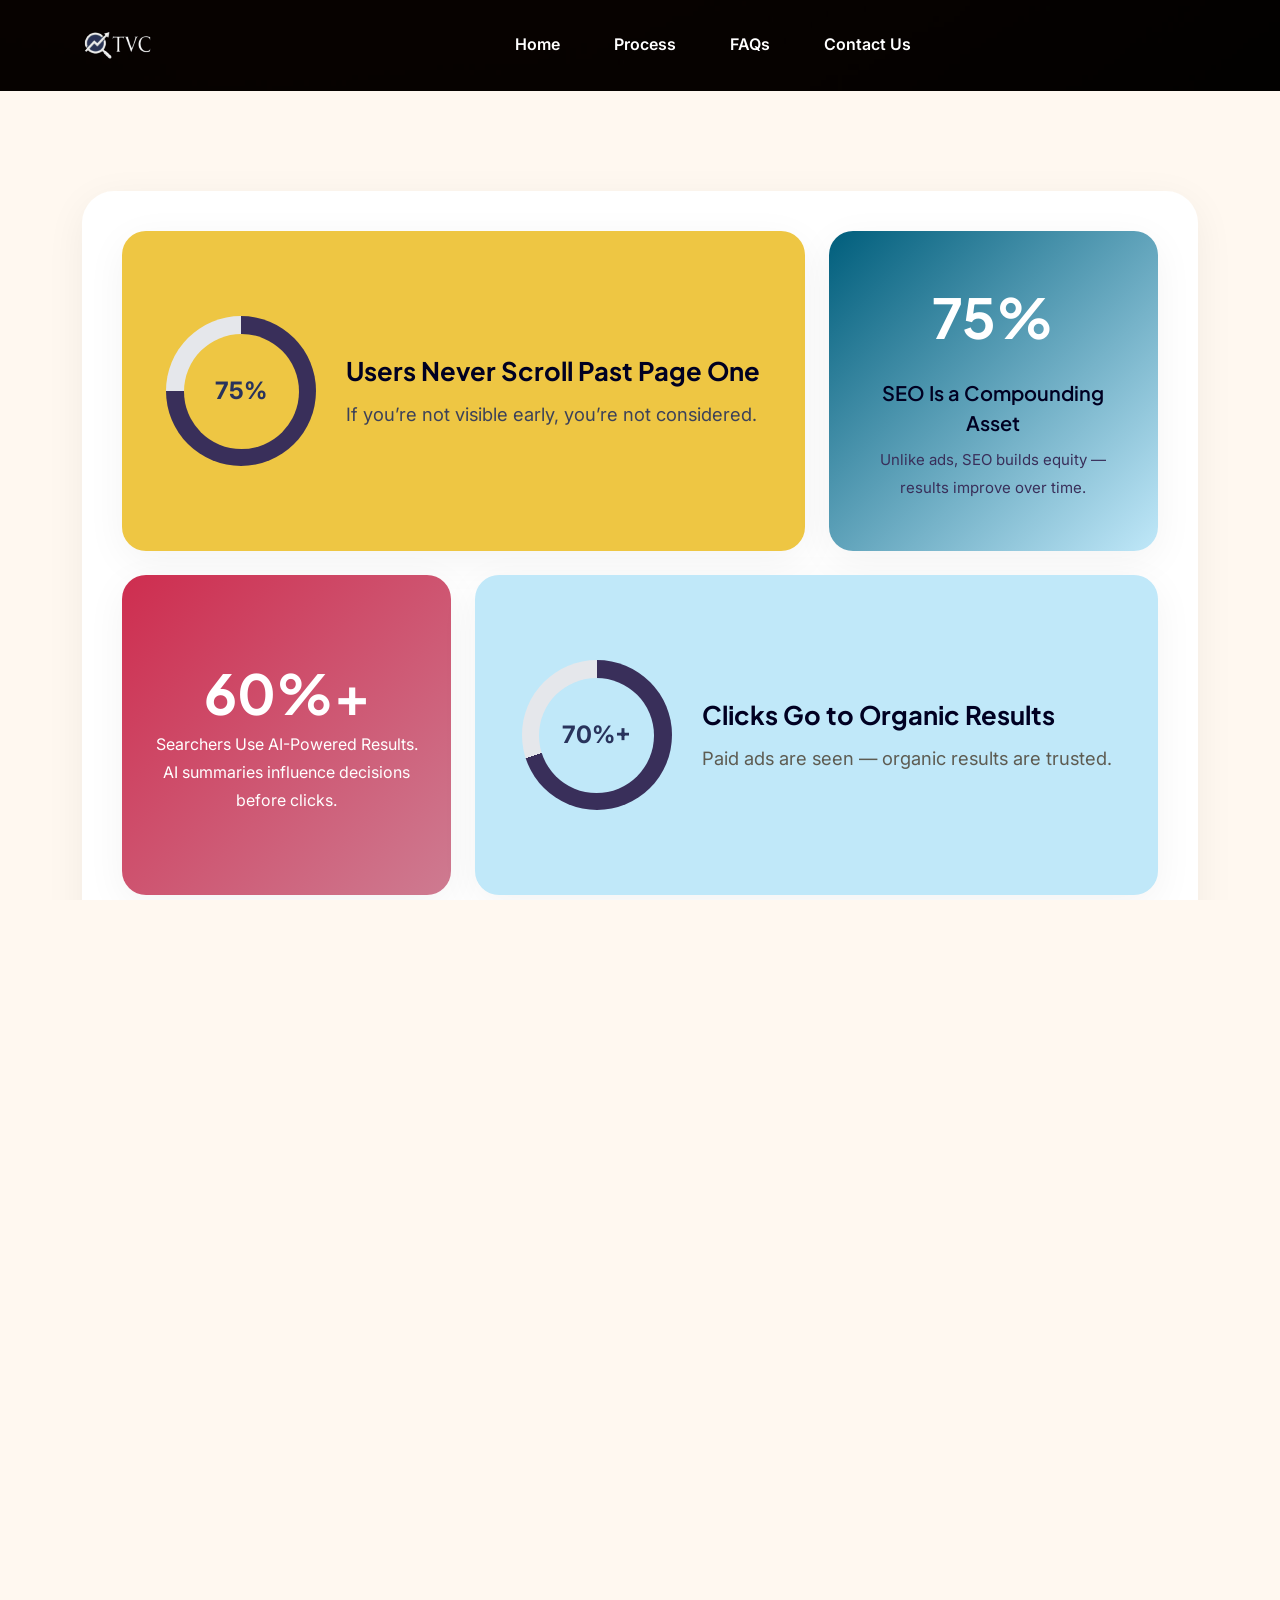
==== commit 7194e90a: "123" ====
--- a/infitech/index.html
+++ b/infitech/index.html
@@ -2,16 +2,46 @@
 <html lang="en">
     <!--<< Header Area >>-->
     
-<!-- Mirrored from ex-coders.com/html/infitech/index.html by HTTrack Website Copier/3.x [XR&CO'2014], Fri, 13 Feb 2026 05:34:52 GMT -->
+<!-- Mirrored from ex-coders.com/html/infitech/index-6.html by HTTrack Website Copier/3.x [XR&CO'2014], Fri, 13 Feb 2026 05:34:21 GMT -->
 <head>
         <!-- ========== Meta Tags ========== -->
-        <meta charset="UTF-8">
-        <meta http-equiv="X-UA-Compatible" content="IE=edge">
-        <meta name="viewport" content="width=device-width, initial-scale=1">
-        <meta name="author" content="Pixel-plus">
-        <meta name="description" content="Infitech - IT Service & Solution HTML Template">
-        <!-- ======== Page title ============ -->
-        <title>Infitech - IT Service & Solution HTML Template</title>
+        
+<meta name="description" content="True Visibility Co helps established businesses dominate Google and AI search results through strategic SEO, Answer Engine Optimization (AEO), and Generative Engine Optimization (GEO). Built for long-term growth.">
+<meta name="keywords" content="SEO agency, AI SEO, Answer Engine Optimization, AEO, Generative Engine Optimization, GEO, AI search optimization, technical SEO, authority building, search visibility">
+<meta name="author" content="True Visibility Co">
+<meta name="robots" content="index, follow">
+<meta name="viewport" content="width=device-width, initial-scale=1">
+<meta charset="UTF-8">
+<link rel="canonical" href="https://truevisibilityco.com/">
+
+<script type="application/ld+json">
+{
+  "@context": "https://schema.org",
+  "@type": "Organization",
+  "name": "True Visibility Co",
+  "url": "https://truevisibilityco.com/",
+  "logo": "https://truevisibilityco.com/logo.png",
+  "description": "SEO and AI Search Optimization agency specializing in Answer Engine Optimization (AEO) and Generative Engine Optimization (GEO).",
+  "sameAs": [
+    "https://www.linkedin.com/company/truevisibilityco"
+  ]
+}
+</script>
+
+<script type="application/ld+json">
+{
+  "@context": "https://schema.org",
+  "@type": "Service",
+  "serviceType": "SEO & AI Search Optimization",
+  "provider": {
+    "@type": "Organization",
+    "name": "True Visibility Co"
+  },
+  "areaServed": "Worldwide"
+}
+</script>
+<!-- ======== Page title ============ -->
+        <title>True Visibility Co | SEO & AI Search Optimization Agency</title>
         <!--<< Favcion >>-->
         <link rel="shortcut icon" href="assets/img/favicon.svg">
         <!--<< Bootstrap min.css >>-->
@@ -33,146 +63,21 @@
     </head>
     <body>
 
-        <!-- Preloader Start -->
-       <div id="preloader" class="preloader">
-            <div class="animation-preloader">
-                <div class="spinner">                
-                </div>
-                <div class="txt-loading">
-                     <span data-text-preloader="I" class="letters-loading">
-                        I
-                    </span>
-                    <span data-text-preloader="N" class="letters-loading">
-                        N
-                    </span>
-                    <span data-text-preloader="F" class="letters-loading">
-                        F
-                    </span>
-                    <span data-text-preloader="I" class="letters-loading">
-                        I
-                    </span>
-                    <span data-text-preloader="T" class="letters-loading">
-                        T
-                    </span>
-                    <span data-text-preloader="E" class="letters-loading">
-                        E
-                    </span>
-                    <span data-text-preloader="C" class="letters-loading">
-                        C
-                    </span>
-                    <span data-text-preloader="H" class="letters-loading">
-                        H
-                    </span>
-                </div>
-                <p class="text-center">Loading</p>
-            </div>
-            <div class="loader">
-                <div class="row">
-                    <div class="col-3 loader-section section-left">
-                        <div class="bg"></div>
-                    </div>
-                    <div class="col-3 loader-section section-left">
-                        <div class="bg"></div>
-                    </div>
-                    <div class="col-3 loader-section section-right">
-                        <div class="bg"></div>
-                    </div>
-                    <div class="col-3 loader-section section-right">
-                        <div class="bg"></div>
-                    </div>
-                </div>
-            </div>
-        </div>
-
         <!-- Back To Top Start -->
         <button id="back-top" class="back-to-top">
             <i class="fa-regular fa-arrow-up"></i>
         </button>
 
-        <!-- GT MouseCursor Start -->
-        <div class="mouseCursor cursor-outer"></div>
-        <div class="mouseCursor cursor-inner"></div>
-
-       
-         <!-- Offcanvas Area Start -->
-        <div class="fix-area">
-            <div class="offcanvas__info">
-                <div class="offcanvas__wrapper">
-                    <div class="offcanvas__content">
-                        <div class="offcanvas__top mb-5 d-flex justify-content-between align-items-center">
-                            <div class="offcanvas__logo">
-                                <a href="index.html">
-                                    <img src="assets/img/logo/black-logo.svg" alt="logo-img">
-                                </a>
-                            </div>
-                            <div class="offcanvas__close">
-                                <button>
-                                <i class="fas fa-times"></i>
-                                </button>
-                            </div>
-                        </div>
-                        <p class="text d-none d-xl-block">
-                            Nullam dignissim, ante scelerisque the  is euismod fermentum odio sem semper the is erat, a feugiat leo urna eget eros. Duis Aenean a imperdiet risus.
-                        </p>
-                        <div class="mobile-menu fix mb-3"></div>
-                        <div class="offcanvas__contact d-xl-block">
-                            <h4 class="d-xl-block">Contact Info</h4>
-                            <ul class="d-xl-block">
-                                <li class="d-flex align-items-center">
-                                    <div class="offcanvas__contact-icon">
-                                        <i class="fal fa-map-marker-alt"></i>
-                                    </div>
-                                    <div class="offcanvas__contact-text">
-                                        <a target="_blank" href="#">Main Street, Melbourne, Australia</a>
-                                    </div>
-                                </li>
-                                <li class="d-flex align-items-center">
-                                    <div class="offcanvas__contact-icon mr-15">
-                                        <i class="fal fa-envelope"></i>
-                                    </div>
-                                    <div class="offcanvas__contact-text">
-                                        <a href="mailto:info@example.com"><span class="mailto:info@example.com">info@example.com</span></a>
-                                    </div>
-                                </li>
-                                <li class="d-flex align-items-center">
-                                    <div class="offcanvas__contact-icon mr-15">
-                                        <i class="fal fa-clock"></i>
-                                    </div>
-                                    <div class="offcanvas__contact-text">
-                                        <a target="_blank" href="#">Mod-friday, 09am -05pm</a>
-                                    </div>
-                                </li>
-                                <li class="d-flex align-items-center">
-                                    <div class="offcanvas__contact-icon mr-15">
-                                        <i class="far fa-phone"></i>
-                                    </div>
-                                    <div class="offcanvas__contact-text">
-                                        <a href="tel:+11002345909">+11002345909</a>
-                                    </div>
-                                </li>
-                            </ul>
-                            <div class="social-icon d-flex align-items-center">
-                                <a href="#"><i class="fab fa-facebook-f"></i></a>
-                                <a href="#"><i class="fab fa-twitter"></i></a>
-                                <a href="#"><i class="fab fa-youtube"></i></a>
-                                <a href="#"><i class="fab fa-linkedin-in"></i></a>
-                            </div>
-                        </div>
-                    </div>
-                </div>
-            </div>
-        </div>
-        <div class="offcanvas__overlay"></div>
-
+         
         <!-- Header Section Start -->
-        <header id="header-sticky" class="header-1 header-2 header-3 header-4 header-5">
+         <header id="header-sticky" class="header-1 header-2 header-3 header-4 header-5 header-6">
             <div class="container-fluid">
                 <div class="mega-menu-wrapper">
                     <div class="header-main">
                         <div class="header-left">
                             <div class="logo">
-                            <a href="index.html" class="header-logo-4">
-                                <img src="assets/img/logo/black-logo.svg" alt="logo-img">
+                            <a href="index-6.html" class="header-logo-5">
+                                <img src="assets/img/logo/logo.png" alt="logo-img">
                             </a>
                         </div>
                         </div>
@@ -180,277 +85,17 @@
                                 <div class="main-menu">
                                     <nav id="mobile-menu">
                                         <ul>
-                                            <li class="has-dropdown active menu-thumb">
-                                                <a href="index.html">
-                                                    Home 
-                                                </a>
-                                                <ul class="submenu has-homemenu">
-                                                    <li>
-                                                        <div class="homemenu-items">
-                                                            <div class="row row-cols-xl-6 row-cols-md-2 row-cols-2">
-                                                                <div class="col homemenu">
-                                                                    <div class="homemenu-thumb">
-                                                                        <a href="index.html">
-                                                                            <img src="assets/img/header/home-1.jpg" alt="img">
-                                                                        </a>
-                                                                    </div>
-                                                                    <div class="homemenu-content text-center">
-                                                                        <h4 class="homemenu-title">
-                                                                        <a href="index.html">Software Company Light</a>
-                                                                        </h4>
-                                                                    </div>
-                                                                </div>
-                                                                <div class="col homemenu">
-                                                                    <div class="homemenu-thumb">
-                                                                        <a href="index-dark.html">
-                                                                            <img src="assets/img/header/dark-1.jpg" alt="img">
-                                                                        </a>
-                                                                    </div>
-                                                                    <div class="homemenu-content text-center">
-                                                                        <h4 class="homemenu-title">
-                                                                        <a href="index-dark.html">Software Company Dark</a>
-                                                                        </h4>
-                                                                    </div>
-                                                                </div>
-                                                                <div class="col homemenu">
-                                                                    <div class="homemenu-thumb mb-15">
-                                                                    <a href="index-2.html">
-                                                                        <img src="assets/img/header/home-2.jpg" alt="img">
-                                                                    </a>
-                                                                    </div>
-                                                                    <div class="homemenu-content text-center">
-                                                                            <h4 class="homemenu-title">
-                                                                        <a href="index-2.html">IT Consulting Light</a>
-                                                                        </h4>
-                                                                    </div>
-                                                                </div>
-                                                                <div class="col homemenu">
-                                                                    <div class="homemenu-thumb mb-15">
-                                                                    <a href="index-2-dark.html">
-                                                                        <img src="assets/img/header/dark-2.jpg" alt="img">
-                                                                    </a>
-                                                                    </div>
-                                                                    <div class="homemenu-content text-center">
-                                                                            <h4 class="homemenu-title">
-                                                                        <a href="index-2-dark.html">IT Consulting Dark</a>
-                                                                        </h4>
-                                                                    </div>
-                                                                </div>
-                                                                <div class="col homemenu">
-                                                                    <div class="homemenu-thumb mb-15">
-                                                                        <a href="index-3.html">
-                                                                            <img src="assets/img/header/home-3.jpg" alt="img">
-                                                                        </a>
-                                                                    </div>
-                                                                    <div class="homemenu-content text-center">
-                                                                        <h4 class="homemenu-title">
-                                                                        <a href="index-3.html">Marketing Agency Light</a>
-                                                                        </h4>
-                                                                    </div>
-                                                                </div>
-                                                                <div class="col homemenu">
-                                                                    <div class="homemenu-thumb mb-15">
-                                                                        <a href="index-3-dark.html">
-                                                                            <img src="assets/img/header/dark-3.jpg" alt="img">
-                                                                        </a>
-                                                                    </div>
-                                                                    <div class="homemenu-content text-center">
-                                                                        <h4 class="homemenu-title">
-                                                                        <a href="index-3-dark.html">Marketing Agency Dark</a>
-                                                                        </h4>
-                                                                    </div>
-                                                                </div>
-                                                                <div class="col homemenu">
-                                                                    <div class="homemenu-thumb mb-15">
-                                                                    <a href="index-4.html">
-                                                                        <img src="assets/img/header/home-4.jpg" alt="img">
-                                                                    </a>
-                                                                    </div>
-                                                                    <div class="homemenu-content text-center">
-                                                                        <h4 class="homemenu-title">
-                                                                        <a href="index-4.html">Creative Agency Light</a>
-                                                                        </h4>
-                                                                    </div>
-                                                                </div>
-                                                                <div class="col homemenu">
-                                                                     <div class="homemenu-thumb mb-15">
-                                                                    <a href="index-4-dark.html">
-                                                                        <img src="assets/img/header/dark-4.jpg" alt="img">
-                                                                    </a>
-                                                                    </div>
-                                                                    <div class="homemenu-content text-center">
-                                                                        <h4 class="homemenu-title">
-                                                                        <a href="index-4-dark.html">Creative Agency Dark</a>
-                                                                        </h4>
-                                                                    </div>
-                                                                </div>
-                                                                <div class="col homemenu">
-                                                                    <div class="homemenu-thumb mb-15">
-                                                                        <a href="index-5.html">
-                                                                            <img src="assets/img/header/home-5.jpg" alt="img">
-                                                                        </a>
-                                                                    </div>
-                                                                    <div class="homemenu-content text-center">
-                                                                        <h4 class="homemenu-title">
-                                                                        <a href="index-5.html">Personal Portfolio Light</a>
-                                                                        </h4>
-                                                                    </div>
-                                                                </div>
-                                                                <div class="col homemenu">
-                                                                    <div class="homemenu-thumb mb-15">
-                                                                        <a href="index-5-dark.html">
-                                                                            <img src="assets/img/header/dark-5.jpg" alt="img">
-                                                                        </a>
-                                                                    </div>
-                                                                    <div class="homemenu-content text-center">
-                                                                        <h4 class="homemenu-title">
-                                                                        <a href="index-5-dark.html">Personal Portfolio Dark</a>
-                                                                        </h4>
-                                                                    </div>
-                                                                </div>
-                                                                <div class="col homemenu">
-                                                                    <div class="homemenu-thumb mb-15">
-                                                                    <a href="index-6.html">
-                                                                        <img src="assets/img/header/home-6.jpg" alt="img">
-                                                                    </a>
-                                                                    </div>
-                                                                    <div class="homemenu-content text-center">
-                                                                        <h4 class="homemenu-title">
-                                                                        <a href="index-6.html">
-                                                                            Design Agency Light
-                                                                        </a>
-                                                                        </h4>
-                                                                    </div>
-                                                                </div>
-                                                                <div class="col homemenu">
-                                                                    <div class="homemenu-thumb mb-15">
-                                                                    <a href="index-6-dark.html">
-                                                                        <img src="assets/img/header/dark-6.jpg" alt="img">
-                                                                    </a>
-                                                                    </div>
-                                                                    <div class="homemenu-content text-center">
-                                                                        <h4 class="homemenu-title">
-                                                                        <a href="index-6-dark.html">
-                                                                            Design Agency Dark
-                                                                        </a>
-                                                                        </h4>
-                                                                    </div>
-                                                                </div>
-                                                                <div class="col homemenu">
-                                                                    <div class="homemenu-thumb mb-15">
-                                                                        <a href="index-7.html">
-                                                                            <img src="assets/img/header/home-7.jpg" alt="img">
-                                                                        </a>
-                                                                    </div>
-                                                                    <div class="homemenu-content text-center">
-                                                                        <h4 class="homemenu-title">
-                                                                        <a href="index-7.html"> Digital Marketing Light</a>
-                                                                        </h4>
-                                                                    </div>
-                                                                </div>
-                                                                <div class="col homemenu">
-                                                                    <div class="homemenu-thumb mb-15">
-                                                                        <a href="index-7-dark.html">
-                                                                            <img src="assets/img/header/dark-7.jpg" alt="img">
-                                                                        </a>
-                                                                    </div>
-                                                                    <div class="homemenu-content text-center">
-                                                                        <h4 class="homemenu-title">
-                                                                        <a href="index-7-dark.html"> Digital Marketing Dark</a>
-                                                                        </h4>
-                                                                    </div>
-                                                                </div>
-                                                            </div>
-                                                        </div>
-                                                    </li>
-                                                </ul>
-                                            </li>
-                                            <li class="has-dropdown active d-xl-none">
-                                                <a href="index.html" class="border-none">
-                                                Home
-                                                </a>
-                                                <ul class="submenu">
-                                                    <li><a href="index.html">Software Company Light</a></li>
-                                                    <li><a href="index-dark.html">Software Company Dark</a></li>
-                                                    <li><a href="index-2.html">IT Consulting Light</a></li>
-                                                    <li><a href="index-2-dark.html">IT Consulting Dark</a></li>
-                                                    <li><a href="index-3.html">Marketing Agency Light</a></li>
-                                                     <li><a href="index-3-dark.html">Marketing Agency Dark</a></li>
-                                                    <li><a href="index-4.html">Creative Agency Light</a></li>
-                                                    <li><a href="index-4-dark.html">Creative Agency Dark</a></li>
-                                                    <li><a href="index-5.html">Ux/Ui Designer Light</a></li>
-                                                    <li><a href="index-5-dark.html">Ux/Ui Designer Dark</a></li>
-                                                    <li><a href="index-6.html">Design Agency Light</a></li>
-                                                    <li><a href="index-6-dark.html">Design Agency Dark</a></li>
-                                                    <li><a href="index-7.html">Digital Marketing Light</a></li>
-                                                    <li><a href="index-7-dark.html">Digital Marketing dark</a></li>
-                                                </ul>
-                                            </li>
-                                             <li class="has-dropdown">
-                                                    <a href="about.html">
-                                                        About Us
-                                                    </a>
-                                                    <ul class="submenu">
-                                                        <li><a href="about.html"> About Us One</a></li>
-                                                        <li><a href="about-2.html"> About Us Two</a></li>
-                                                    </ul>
-                                                </li>
-                                                    <li class="has-dropdown">
-                                                    <a href="service-details.html">
-                                                        Service
-                                                    </a>
-                                                    <ul class="submenu">
-                                                        <li><a href="service.html"> Our Service</a></li>
-                                                        <li><a href="service-2.html"> Our Service Two</a></li>
-                                                        <li><a href="service-details.html">Service Details</a></li>
-                                                    </ul>
-                                                </li>
-                                             <li class="has-dropdown">
-                                                <a href="news-details.html">
-                                                    Pages
-                                                </a>
-                                                <ul class="submenu">
-                                                        <li>
-                                                        <a href="project-details.html">
-                                                            Portfolio
-                                                            <i class="fas fa-angle-right"></i>
-                                                        </a>
-                                                        <ul class="submenu">
-                                                            <li><a href="project.html">Our Portfolio</a></li>
-                                                            <li><a href="project-carousel.html">Portfolio Carousel</a></li>
-                                                            <li>
-                                                                <a href="project-details.html">Portfolio Details</a>
-                                                            </li>
-                                                        </ul>
-                                                    </li>
-                                                    <li class="has-dropdown">
-                                                        <a href="team-details.html">
-                                                            Team
-                                                            <i class="fas fa-angle-right"></i>
-                                                        </a>
-                                                        <ul class="submenu">
-                                                            <li><a href="team.html">Our Team</a></li>
-                                                            <li><a href="team-2.html">Our Team Two</a></li>
-                                                            <li><a href="team-details.html">Team Details</a></li>
-                                                        </ul>
-                                                    </li>
-                                                    <li><a href="pricing.html">Our Pricing</a></li>
-                                                    <li><a href="faq.html">Our Faq</a></li>
-                                                    <li><a href="404.html">404 Page</a></li>
-                                                </ul>
-                                            </li>
-                                           <li>
-                                                <a href="news-details.html">
-                                                    Blog
-                                                </a>
-                                                <ul class="submenu">
-                                                    <li><a href="news-grid.html">Blog Grid</a></li>
-                                                    <li><a href="news.html">Blog Standard</a></li>
-                                                    <li><a href="news-details.html">Blog Details</a></li>
-                                                </ul>
-                                            </li>
-                                            <li>
-                                                <a href="contact.html">Contact Us</a>
+                                            <li>
+                                                <a href="#home">Home</a>
+                                            </li>
+                                            <li>
+                                                <a href="#process">Process</a>
+                                            </li>
+                                            <li>
+                                                <a href="#faqs">FAQs</a>
+                                            </li>
+                                            <li>
+                                                <a href="#contact">Contact Us</a>
                                             </li>
                                         </ul>
                                     </nav>
@@ -458,12 +103,11 @@
                             </div> 
                           <div class="header-right d-flex justify-content-end align-items-center">
                             <div class="menu_search">
-                                <button class="search_btn"><i class="far fa-search"></i></button>
                             </div>
                             <div class="header-btn">
                                 <div class="header-button">
                                 <a href="contact.html" class="theme-btn">
-                                   Get In Touch <i class="fa-solid fa-arrow-up-right"></i>
+                                   Book A Strategy Call <i class="fa-solid fa-arrow-up-right"></i>
                                 </a>
                             </div>
                             <div class="header__hamburger d-xl-none my-auto">
@@ -478,952 +122,796 @@
             </div>
         </header>
 
-        <!-- start: Search Popup -->
-        <div class="search_popup">
-            <div class="container">
-            <div class="row">
-                <div class="col-xxl-12">
-                <div class="search_wrapper">
-                    <div class="search_top d-flex align-items-center">
-                    <div class="search_logo">
-                        <a href="index.html">
-                        <img src="assets/img/logo/white-logo.svg" alt="img">
-                        </a>
-                    </div>
-                    <div class="search_close">
-                        <button type="button" class="search_close_btn">
-                        <i class="fa-thin fa-times"></i>
-                        </button>
-                    </div>
-                    </div>
-                    <div class="search_form">
-                    <form action="#">
-                        <div class="search_input">
-                        <input class="search-input-field" type="text" placeholder="Type here to search...">
-                        <span class="search-focus-border"></span>
-                        <button type="submit">
-                            <svg width="20" height="20" viewBox="0 0 20 20" fill="none" xmlns="http://www.w3.org/2000/svg">
-                            <path
-                                d="M9.55 18.1C14.272 18.1 18.1 14.272 18.1 9.55C18.1 4.82797 14.272 1 9.55 1C4.82797 1 1 4.82797 1 9.55C1 14.272 4.82797 18.1 9.55 18.1Z"
-                                stroke="currentColor" stroke-width="1.5" stroke-linecap="round" stroke-linejoin="round" />
-                            <path d="M19.0002 19.0002L17.2002 17.2002" stroke="currentColor" stroke-width="1.5"
-                                stroke-linecap="round" stroke-linejoin="round" />
-                            </svg>
-                        </button>
-                        </div>
-                    </form>
-                    </div>
-                </div>
-                </div>
-            </div>
-            </div>
-        </div>
+        
         <div class="search-popup-overlay"></div>
+
 
         
         <div id="smooth-wrapper">
             <div id="smooth-content">
-
                 
+               
+
                 <!-- Hero Section Start -->
-                <section class="hero-section hero-5 fix">
+                <section class="hero-area-one fix" id="home">
+                    <div class="hero-wrapper bg-cover"
+                        style="background-image: url(assets/img/home-1/hero/hero-bg-2.jpg);">
+                        <div class="container" style="text-align: center;">
+                            <div class="hero-section-title">
+                                <h1 class="sec-title-1">BE THE <br> BUSINESS PEOPLE</h1>
+                                <h2 class="title hero-highlight">
+                                    <span class="actually">Actually</span>
+                                    <span class="find">Find</span>
+                                </h2>                                
+                                <br>
+                            </div>
+                            <div class="hero-content">
+                                <p class="ext text-white"">True Visibility Co helps established businesses dominate Google and AI search results 
+                                    - so when clients look, you show up 
+                                    first, clearly, and credibly.</p>
+                            </div>
+                            <button type="submit" class="theme-btn mt-30" style="background-color: #EFEDE5;color :#29335c;">
+                                                    Get Your Free Visibility Review <i class="fa-solid fa-arrow-up-right"></i>
+                            </button>
+                        </div>
+                    </div>
+                </section>
+
+
+ <!-- Cards -->
+ <section class="seo-cards-section"  style="background-color: #FFF8F0;">
+    <div class="container">
+        <div class="custom-bento-grid">
+            
+            <div class="bento-item bento-wide">
+                <div class="seo-card horizontal-ring-card" style="background: #EEC643;">
+                    <div class="progress-ring yellow-ring">
+                        <span >75%</span>
+                    </div>
+                    <div class="card-text-content">
+                        <h4 class="seo-card-title larger-text">Users Never Scroll Past Page One</h4>
+                        <p class="larger-desc" style="color: #29335c;">If you’re not visible early, you’re not considered.</p>
+                    </div>
+                </div>
+            </div>
+
+            <div class="bento-item bento-square">
+                <div class="seo-card equal-card text-center" style="background: linear-gradient(135deg, #005E7C, #C0E8F9);">
+                    <h3 class="seo-big-number" style="color: white;">75%</h3>
+                    <h4 class="mt-4">SEO Is a Compounding Asset</h4>
+                    <p class="seo-description mt-2" style="color: #392F5A;">Unlike ads, SEO builds equity — results improve over time.</p>
+                </div>
+            </div>
+
+            <div class="bento-item bento-square">
+                <div class="seo-card equal-card blue-card text-center">
+                    <h3 class="seo-big-number" style="color: white;">60%+</h3>
+                    <p style="color: white;">Searchers Use AI-Powered Results. AI summaries influence decisions before clicks.</p>
+                </div>
+            </div>
+
+            <div class="bento-item bento-wide">
+                <div class="seo-card horizontal-ring-card" style="background: #C0E8F9;">
+                    <div class="progress-ring blue-ring">
+                        <span>70%+</span>
+                    </div>
+                    <div class="card-text-content">
+                        <h4 class="seo-card-title larger-text">Clicks Go to Organic Results</h4>
+                        <p class="larger-desc">Paid ads are seen — organic results are trusted.</p>
+                    </div>
+                </div>
+            </div>
+
+            <div class="bento-item bento-wide">
+                <div class="seo-card horizontal-ring-card" style="background: #D496A7;">
+                    <div class="progress-ring orange-ring"> 
+                        <span style="color: white;">88%</span>
+                    </div>
+                    <div class="card-text-content">
+                        <h4 class="seo-card-title larger-text">Users Trust Search Like Referrals</h4>
+                        <p class="larger-desc" style="color: white;">Visibility equals credibility.</p>
+                    </div>
+                </div>
+            </div>
+
+            <div class="bento-item bento-square">
+                <div class="seo-card equal-card text-center" style="background: linear-gradient(135deg, #a63c06, #EEC643);">
+                    <h3 class="seo-big-number">5–10×</h3>
+                    <h4 class="mt-4">Higher ROI than paid Ads</h4>
+                    <p class="seo-description mt-3" style="color: white;">Because results compound instead of resetting each month.</p>
+                </div>
+            </div>
+
+        </div>
+    </div>
+</section>           
+  <!-- About Section Start -->
+                <section class="about-section-2 section-padding fix pt-0">
                     <div class="container">
-                        <div class="row g-4 align-items-center">
-                            <div class="col-lg-6">
-                                <div class="hero-content">
-                                    <span class="sub">
-                                        <img src="assets/img/home-5/setting.png" alt="img">
-                                        our security services
-                                    </span>
-                                    <h1>
-                                        Builds Software That Builds Your Future Goal.
-                                    </h1>
-                                    <p>
-                                        Your growth is our mission. Infitech helps startup and enterprise unlock their full potential.
-                                    </p>
-                                    <div class="hero-button">
-                                        <a href="contact.html" class="theme-btn">
-                                            Get started now <i class="fa-solid fa-arrow-up-right"></i>
-                                        </a>
-                                        <a href="contact.html" class="theme-btn style-btn">
-                                            Let’s talk <i class="fa-solid fa-arrow-up-right"></i>
-                                        </a>
-                                    </div>
-                                </div>
-                            </div>
-                            <div class="col-lg-6">
-                                <div class="hero-image-5">
-                                    <img src="assets/img/home-5/hero.jpg" alt="img">
-                                </div>
-                            </div>
-                        </div>
-                    </div>
+                        <div class="about-wrapper">
+                            <div class="row g-4 align-items-center">
+                                <div class="col-lg-6">
+                                    <div class="about-image">
+                                        <img data-speed=".8" src="assets/img/home-2/about-2.jpg" alt="img">
+                                    </div>
+                                </div>
+                                <div class="col-lg-6">
+                                    <div class="about-content">
+                                        <div class="section-title mb-0">
+                                            <h2>
+                                              SEARCH IS SMARTER THAN EVER
+                                            </h2>
+                                            <br>
+                                            <h4>Your strategy needs to be, too.</h4>
+                                        </div>
+                                        <br>
+                                        <p>
+                                            Search engines no longer just match keywords.<br>They interpret intent, context, and credibility.
+
+                                        </p>
+                                        <br>
+                                        <span>Your customers now:</span>
+                                        <br>
+                                        <br>
+                                        <ul class="about-list">
+                                            <li>
+                                                <i class="fa-solid fa-circle-check"></i>
+                                                Ask AI tools for recommendations
+                                            </li>
+                                            <li>
+                                                <i class="fa-solid fa-circle-check"></i>
+                                                Compare multiple sources before clicking
+                                            </li>
+                                            <li>
+                                                <i class="fa-solid fa-circle-check"></i>
+                                               Trust brands that appear consistent and authoritative
+                                            </li>
+                                        </ul>
+                                    
+                                        <span>If your SEO strategy hasn’t evolved, search understands that — and quietly moves on.</span>
+                                    <br>
+                                    </div>
+                                </div>
+                            </div>
+                        </div>
+                    </div>
+                <br>
+                 <!-- About Section Start -->
+                    <div class="container">
+                        <div class="about-wrapper">
+                            <div class="row g-4 align-items-center">
+                                <div class="col-lg-6">
+                                    <div class="about-content">
+                                        <div class="section-title mb-0">
+                                            <h2>
+                                              RESULTS THAT COMPOUND
+                                            </h2>
+                                        <br>
+                                            <h4>Growth without resetting every month.</h4>
+                                        </div>
+                                        <br>
+                                        <p>
+                                            When SEO is done right, it doesn’t start over.
+                                        </p>
+                                        <br>
+                                        <span>
+                                            Over time, this approach:</span>
+                                        <br>
+                                        <br>
+                                        <ul class="about-list">
+                                            <li>
+                                                <i class="fa-solid fa-circle-check"></i>
+                                                Builds momentum month after month
+                                            </li>
+                                            <li>
+                                                <i class="fa-solid fa-circle-check"></i>
+                                                Lowers acquisition costs over time
+                                            </li>
+                                            <li>
+                                                <i class="fa-solid fa-circle-check"></i>
+                                               Strengthens visibility across Google and AI search
+                                            </li>
+                                            <li>
+                                                <i class="fa-solid fa-circle-check"></i>
+                                               Turns your website into a long-term asset
+                                            </li>
+                                        </ul>
+                                        <span>This is how sustainable growth is created — quietly, consistently, and predictably.</span>
+                                    <br>
+                                    </div>
+                                </div>
+                                <div class="col-lg-6">
+                                    <div class="about-image">
+                                        <img data-speed=".8" src="assets/img/home-2/about-4.jpg" alt="img">
+                                    </div>
+                                </div>
+                                
+                            </div>
+                        </div>
+                    </div>
+<br>
+
+                    <div class="container">
+                        <div class="about-wrapper">
+                            <div class="row g-4 align-items-center">
+                                <div class="col-lg-6">
+                                    <div class="about-image">
+                                        <img data-speed=".8" src="assets/img/home-2/about-3.jpg" alt="img">
+                                    </div>
+                                </div>
+                                <div class="col-lg-6">
+                                    <div class="about-content">
+                                        <div class="section-title mb-0">
+                                            <h2>
+                                              BUILT FOR WHAT’S NEXT
+                                            </h2>
+                                            <br>
+                                            <h4>SEO that adapts as search evolves.</h4>
+                                        </div>
+                                        <br>
+                                        <p>
+                                            Algorithms change.<br>Search behavior shifts.<br>Shortcuts stop working.
+                                        </p>
+                                        <br>
+                                        <span>That’s why we focus on:</span>
+                                        <br>
+                                        <br>
+                                        <ul class="about-list">
+                                            <li>
+                                                <i class="fa-solid fa-circle-check"></i>
+                                                Clear site structure and technical foundations
+                                            </li>
+                                            <li>
+                                                <i class="fa-solid fa-circle-check"></i>
+                                                Content built for humans and AI systems
+                                            </li>
+                                            <li>
+                                                <i class="fa-solid fa-circle-check"></i>
+                                               Authority signals that hold up over time
+                                            </li>
+                                        </ul>
+                                    
+                                        <span>We don’t react to updates. We build for them.</span>
+                                    </div>
+                                </div>
+                            </div>
+                        </div>
+                    </div>
+                
                 </section>
-                
-    
-                <!-- Brand Section Start -->
-                <div class="brand-section-5">
-                    <div class="swiper brand-slider">
-                        <div class="swiper-wrapper">
-                            <div class="swiper-slide">
-                                <div class="brand-box-1">
-                                <span class="brand-img-1">
-                                    <img src="assets/img/home-5/brand/brand-1.png" alt="img">
-                                </span>
-                                <span class="brand-img-1">
-                                     <img src="assets/img/home-5/brand/brand-1.png" alt="img">
-                                </span>
-                                </div>
-                            </div>
-                             <div class="swiper-slide">
-                                <div class="brand-box-1">
-                                <span class="brand-img-1">
-                                     <img src="assets/img/home-5/brand/brand-2.png" alt="img">
-                                </span>
-                                <span class="brand-img-1">
-                                    <img src="assets/img/home-5/brand/brand-2.png" alt="img">
-                                </span>
-                                </div>
-                            </div>
-                             <div class="swiper-slide">
-                                <div class="brand-box-1">
-                                <span class="brand-img-1">
-                                    <img src="assets/img/home-5/brand/brand-3.png" alt="img">
-                                </span>
-                                <span class="brand-img-1">
-                                    <img src="assets/img/home-5/brand/brand-3.png" alt="img">
-                                </span>
-                                </div>
-                            </div>
-                             <div class="swiper-slide">
-                                <div class="brand-box-1">
-                                <span class="brand-img-1">
-                                    <img src="assets/img/home-5/brand/brand-4.png" alt="img">
-                                </span>
-                                <span class="brand-img-1">
-                                    <img src="assets/img/home-5/brand/brand-4.png" alt="img">
-                                </span>
-                                </div>
-                            </div>
-                             <div class="swiper-slide">
-                                <div class="brand-box-1">
-                                <span class="brand-img-1">
-                                    <img src="assets/img/home-5/brand/brand-5.png" alt="img">
-                                </span>
-                                <span class="brand-img-1">
-                                    <img src="assets/img/home-5/brand/brand-5.png" alt="img">
-                                </span>
-                                </div>
-                            </div>
-                             <div class="swiper-slide">
-                                <div class="brand-box-1">
-                                <span class="brand-img-1">
-                                    <img src="assets/img/home-5/brand/brand-6.png" alt="img">
-                                </span>
-                                <span class="brand-img-1">
-                                    <img src="assets/img/home-5/brand/brand-6.png" alt="img">
-                                </span>
-                                </div>
-                            </div>
-                        </div>
-                    </div>
-                </div>
-
-                <!-- Service Section-5 Start -->
-                <section class="service-section-5 section-padding fix">
-                    <div class="array-button">
-                        <button class="array-prev"><i class="fa-solid fa-chevron-left"></i></button>
-                        <button class="array-next"><i class="fa-solid fa-chevron-right"></i></button>
+
+
+
+
+<!-- Optimized in AI Section Start -->
+                <section class="project-section-3 fix tp-panel-pin-area section-padding section-bg-4 approach-area">
+                    <div class="line-shape">
+                        <img src="assets/img/home-3/project/line-shape.png" alt="img">
                     </div>
                     <div class="container">
-                        <div class="section-title text-center">
-                            <span class="sub-title wow fadeInUp">
-                                <img src="assets/img/home-5/setting.png" alt="img">
-                                our security services
-                            </span>
-                            <h2 class="text-anim">
-                                Stringing For Our Secure <br> Software Solution
-                            </h2>
-                        </div>
-                        <div class="swiper service-slider-4">
-                            <div class="swiper-wrapper">
-                            <div class="swiper-slide">
-                                <div class="services-box-items">
-                                    <div class="icon">
-                                        <img src="assets/img/home-5/icon/02.svg" alt="img">
-                                    </div>
-                                    <div class="content">
-                                        <h3>
-                                            <a href="service-details.html">Vulnerability management</a>
-                                        </h3>
-                                        <p>
-                                            Stay ahead of cyber risks with automated vulnerability scanning and patching. We identify system weaknesses.
-                                        </p>
-                                        <a href="service-details.html" class="link-btn">
-                                            Learn more
-                                            <i class="fa-solid fa-arrow-up-right"></i>
-                                        </a>
-                                    </div>
-                                </div>
-                            </div>
-                            <div class="swiper-slide">
-                                <div class="services-box-items">
-                                    <div class="icon">
-                                        <img src="assets/img/home-5/icon/01.svg" alt="img">
-                                    </div>
-                                    <div class="content">
-                                        <h3>
-                                            <a href="service-details.html">Threat detection</a>
-                                        </h3>
-                                        <p>
-                                            Early identification of suspicious activi across your system. Our intelligent monitoring engine constantly scans networks.
-                                        </p>
-                                        <a href="service-details.html" class="link-btn">
-                                            Learn more
-                                            <i class="fa-solid fa-arrow-up-right"></i>
-                                        </a>
-                                    </div>
-                                </div>
-                            </div>
-                            <div class="swiper-slide">
-                                <div class="services-box-items">
-                                    <div class="icon">
-                                        <img src="assets/img/home-5/icon/03.svg" alt="img">
-                                    </div>
-                                    <div class="content">
-                                        <h3>
-                                            <a href="service-details.html">Data encryption</a>
-                                        </h3>
-                                        <p>
-                                            Protect sensitive data with enterprise-grade encryption. We secure every file, transaction, and communication channel.
-                                        </p>
-                                        <a href="service-details.html" class="link-btn">
-                                            Learn more
-                                            <i class="fa-solid fa-arrow-up-right"></i>
-                                        </a>
-                                    </div>
-                                </div>
-                            </div>
-                            </div>
-                        </div>
-                        <div class="text-item">
-                            <h4>Proactive Identification of Security Threats</h4>
-                            <a href="service.html" class="link-btn">
-                               View All Service
-                                <i class="fa-solid fa-arrow-up-right"></i>
-                            </a>
-                        </div>
-                    </div>
-                </section>
-
-                <!-- Video-Play Section-5 Start -->
-                <section class="video-play-section-5 fix bg-cover" style="background-image: url(assets/img/home-5/video-bg.jpg);">
-                    <div class="container">
-                        <div class="video-play-box-5">
-                            <h5>
-                                our security services
-                            </h5>
-                            <h3>
-                                Innovation Engine Modern Businesses
-                            </h3>
-                            <div class="play-item">
-                                <a href="https://www.youtube.com/watch?v=Cn4G2lZ_g2I" class="video-btn video-popup">
-                                    <i class="fa-solid fa-play"></i>
-                                </a>
-                                <h4>
-                                    Play reels
-                                </h4>
-                            </div>
-                        </div>
-                    </div>
-                </section>
-
-                <!-- About Section-5 Start -->
-                <section class="about-section-5 section-padding fix">
-                    <div class="container">
-                        <div class="section-title">
-                            <span class="sub-title wow fadeInUp">
-                                <img src="assets/img/home-5/setting.png" alt="img">
-                               About Us
-                            </span>
-                            <div class="cont">
-                                <h2 class="tx-title sec_title  tz-itm-title tz-itm-anim">
-                                Expert Innovative Digital Solutions <br> That Drive Growth, Elevate Brands, And <br> Deliver Exceptional For Our Software <br> Solution Now.
-                            </h2>
-                            <p>
-                                We are a results-driven IT consulting team helping businesses unlock efficiency, scale operations, and improve customer experience.
-                            </p>
-                            </div>
-                        </div>
-                        <div class="about-wrapper-5">
+                        <div class="project-wrapper-3">
                             <div class="row g-4">
                                 <div class="col-lg-5">
-                                    <div class="about-left-item">
-                                        <div class="count-item">
-                                            <h2><span class="count">30</span><sup>+</sup></h2>
-                                            <h3>
-                                               Personalization at seems <br> ultimate scale.
-                                            </h3>
-                                        </div>
-                                        <div class="about-image">
-                                            <img data-speed=".8" src="assets/img/home-5/about-1.jpg" alt="img">
-                                        </div>
+                                    <div class="section-title style-3 mb-0 tp-panel-pin">
+                                        <span class="sub-title">
+                                            <img src="assets/img/home-5/setting.png" alt="img">
+                                           Optimized for Google and AI
+                                        </span>
+                                        <h2>
+                                            Built for Modern Search
+                                        </h2>
+                                        <p>
+                                            Google needs clarity — AI needs confidence.
+                                        </p>
+                                        <p>
+                                            We optimize for both, so your brand shows up wherever decisions are made.
+                                        </p>
                                     </div>
                                 </div>
                                 <div class="col-lg-7">
-                                    <div class="about-right-item">
-                                        <div class="about-image-5">
-                                            <img data-speed=".8" src="assets/img/home-5/about-2.jpg" alt="img">
-                                        </div>
-                                        <a class="theme-btn-main hover-text-heading tw-hover-btn" href="about.html">
-                                            <span class="theme-btn-text"> Know <span class="theme-btn-icon">
-                                               <span class="theme-btn-text color-header"><i class="fa-solid fa-arrow-up-right"></i></span>
-                                            </span> <br> More Here </span>
-                                            <i class="tw-btn-circle-dot"></i>
-                                        </a>
-                                    </div>
+                                    <ul class="project-box-items-3 approach-wrapper-box fix">
+                                        <li class="approach-box"  style="background-color: #005E7C;">
+                                            <div class="content">
+                                                <h3 style="color: white;">
+                                                    Search no longer lives in one place.
+                                                </h3>
+                                                <span style="color: white;">Your visibility now depends on how you appear across:</span>
+                                                <ul>
+                                            <li>
+                                                <i class="fa-solid fa-circle-check"></i>
+                                                Traditional organic results
+                                            </li>
+                                            <li>
+                                                <i class="fa-solid fa-circle-check"></i>
+                                                Local and map listings
+                                            </li>
+                                            <li>
+                                                <i class="fa-solid fa-circle-check"></i>
+                                               Featured snippets
+                                            </li>
+                                            <li>
+                                                <i class="fa-solid fa-circle-check"></i>
+                                               AI-generated answers and summaries
+                                            </li>
+                                                </ul>
+                                            </div>
+                                        </li>
+                                        <li class="approach-box"  style="background-color: #D496A7;">
+                                            <div class="content">
+                                                <h3>
+                                                    We build strategies that perform across every surface.
+                                                </h3>
+                                                <span>That means:</span>
+                                                <ul>
+                                            <li>
+                                                <i class="fa-solid fa-circle-check"></i>
+                                                Clean technical foundations
+                                            </li>
+                                            <li>
+                                                <i class="fa-solid fa-circle-check"></i>
+                                                Structured, machine-readable content
+                                            </li>
+                                            <li>
+                                                <i class="fa-solid fa-circle-check"></i>
+                                               Clear authority signals
+                                            </li>
+                                            <li>
+                                                <i class="fa-solid fa-circle-check"></i>
+                                               Messaging aligned with real search behavior
+                                            </li>
+                                                </ul>
+                                            </div>
+                                        </li>
+                                    </ul>
                                 </div>
                             </div>
                         </div>
                     </div>
                 </section>
 
-                <!-- Feature-Bg Section-5 Start -->
-                <section class="feature-bg-section-5 section-padding fix bg-cover" style="background-image: url(assets/img/home-5/feature-bg.jpg);">
-                    <div class="container">
-                        <div class="feature-bg-wrapper-5">
-                            <h2>
-                                We deliver on time, in days <br> & weeks—not months.
-                            </h2>
-                            <div class="feature-item-5">
-                                <div class="feature-main-box">
-                                    <div class="feature-box-5">
-                                        <div class="feature-card-5">
-                                            <span>01.</span>
-                                            <h3>Onboard in 1 day</h3>
-                                        </div>
-                                    </div>
-                                    <div class="feature-box-5">
-                                        <div class="feature-card-5">
-                                            <span>02.</span>
-                                            <h3>Understand Scope & Strategy</h3>
-                                        </div>
-                                    </div>
-                                    <div class="feature-box-5 border-0">
-                                        <div class="feature-card-5">
-                                            <span>03.</span>
-                                            <h3>First designs in 4-5 days</h3>
-                                        </div>
-                                    </div>
-                                </div>
-                                <div class="feature-right-item">
-                                    <p>
-                                        “Infitech is a fantastic design team, with a healthy blend of UI and UX skills. Highly recommended”
-                                    </p>
-                                    <div class="info-item">
-                                        <img src="assets/img/home-5/client-2.jpg" alt="img">
-                                        <div class="content">
-                                            <h4>Dianne Russell</h4>
-                                            <span>Brand Manager</span>
-                                        </div>
-                                    </div>
-                                     <a href="contact.html" class="theme-btn">
-                                      Call us now <i class="fa-solid fa-arrow-up-right"></i>
-                                    </a>
-                                </div>
-                            </div>
-                        </div>
-                    </div>
-                </section>
-                
-                <!-- Marquee Section Start -->
-                <div class="marquee-section fix">
-                    <div class="marquee">
-                        <div class="marquee-group">
-                            <div class="text">
-                                <img src="assets/img/home-5/star2.svg" alt="img">
-                                Digital
-                            </div>
-                            <div class="text">
-                                <img src="assets/img/home-5/star2.svg" alt="img">
-                                Support
-                            </div>
-                            <div class="text">
-                                <img src="assets/img/home-5/star2.svg" alt="img">
-                                Consulting
-                            </div>
-                            <div class="text">
-                                <img src="assets/img/home-5/star2.svg" alt="img">
-                                Technology
-                            </div>
-                            <div class="text">
-                                <img src="assets/img/home-5/star2.svg" alt="img">
-                                Innovation
-                            </div>
-                            <div class="text">
-                                <img src="assets/img/home-5/star2.svg" alt="img">
-                                Networking
-                            </div>
-                            <div class="text">
-                                <img src="assets/img/home-5/star2.svg" alt="img">
-                                Software
-                            </div>
-                        </div>
-                        <div class="marquee-group">
-                            <div class="text">
-                                <img src="assets/img/home-5/star2.svg" alt="img">
-                                Digital
-                            </div>
-                            <div class="text">
-                                <img src="assets/img/home-5/star2.svg" alt="img">
-                                Support
-                            </div>
-                            <div class="text">
-                                <img src="assets/img/home-5/star2.svg" alt="img">
-                                Consulting
-                            </div>
-                            <div class="text">
-                                <img src="assets/img/home-5/star2.svg" alt="img">
-                                Technology
-                            </div>
-                            <div class="text">
-                                <img src="assets/img/home-5/star2.svg" alt="img">
-                                Innovation
-                            </div>
-                            <div class="text">
-                                <img src="assets/img/home-5/star2.svg" alt="img">
-                                Networking
-                            </div>
-                            <div class="text">
-                                <img src="assets/img/home-5/star2.svg" alt="img">
-                                Software
-                            </div>
-                        </div>
-                        <div class="marquee-group">
-                            <div class="text">
-                                <img src="assets/img/home-5/star2.svg" alt="img">
-                                Digital
-                            </div>
-                            <div class="text">
-                                <img src="assets/img/home-5/star2.svg" alt="img">
-                                Support
-                            </div>
-                            <div class="text">
-                                <img src="assets/img/home-5/star2.svg" alt="img">
-                                Consulting
-                            </div>
-                            <div class="text">
-                                <img src="assets/img/home-5/star2.svg" alt="img">
-                                Technology
-                            </div>
-                            <div class="text">
-                                <img src="assets/img/home-5/star2.svg" alt="img">
-                                Innovation
-                            </div>
-                            <div class="text">
-                                <img src="assets/img/home-5/star2.svg" alt="img">
-                                Networking
-                            </div>
-                            <div class="text">
-                                <img src="assets/img/home-5/star2.svg" alt="img">
-                                Software
-                            </div>
-                        </div>
-                        <div class="marquee-group">
-                            <div class="text">
-                                <img src="assets/img/home-5/star2.svg" alt="img">
-                                Digital
-                            </div>
-                            <div class="text">
-                                <img src="assets/img/home-5/star2.svg" alt="img">
-                                Support
-                            </div>
-                            <div class="text">
-                                <img src="assets/img/home-5/star2.svg" alt="img">
-                                Consulting
-                            </div>
-                            <div class="text">
-                                <img src="assets/img/home-5/star2.svg" alt="img">
-                                Technology
-                            </div>
-                            <div class="text">
-                                <img src="assets/img/home-5/star2.svg" alt="img">
-                                Innovation
-                            </div>
-                            <div class="text">
-                                <img src="assets/img/home-5/star2.svg" alt="img">
-                                Networking
-                            </div>
-                            <div class="text">
-                                <img src="assets/img/home-5/star2.svg" alt="img">
-                                Software
-                            </div>
-                        </div>
-                        <div class="marquee-group">
-                            <div class="text">
-                                <img src="assets/img/home-5/star2.svg" alt="img">
-                                Digital
-                            </div>
-                            <div class="text">
-                                <img src="assets/img/home-5/star2.svg" alt="img">
-                                Support
-                            </div>
-                            <div class="text">
-                                <img src="assets/img/home-5/star2.svg" alt="img">
-                                Consulting
-                            </div>
-                            <div class="text">
-                                <img src="assets/img/home-5/star2.svg" alt="img">
-                                Technology
-                            </div>
-                            <div class="text">
-                                <img src="assets/img/home-5/star2.svg" alt="img">
-                                Innovation
-                            </div>
-                            <div class="text">
-                                <img src="assets/img/home-5/star2.svg" alt="img">
-                                Networking
-                            </div>
-                            <div class="text">
-                                <img src="assets/img/home-5/star2.svg" alt="img">
-                                Software
-                            </div>
-                        </div>
-                    </div>
-                </div>
-
-                <!-- Project Section-5 Start -->
-                <section class="project-section-5 section-padding fix header-bg">
-                    <div class="container">
-                        <div class="project-wrapper-5 tp-panel-pin-area">
-                            <div class="row g-4">
-                                <div class="col-lg-4">
-                                    <div class="project-content-5 tp-panel-pin">
-                                        <h2>Featured works</h2>
-                                        <div class="tag">
-                                            <span>
-                                                <a href="project-details.html">Software</a>
-                                            </span>
-                                            <span>
-                                                <a href="project-details.html">Development</a>
-                                            </span>
-                                        </div>
-                                        <a class="theme-btn-main hover-text-heading tw-hover-btn" href="project-details.html">
-                                            <span class="theme-btn-text"><i class="fa-solid fa-arrow-up-right"></i></span>
-                                            <span class="theme-btn-text"> Explore more <span class="theme-btn-icon">
-                                            </span> <br> projects </span>
-                                            <i class="tw-btn-circle-dot"></i>
-                                        </a>
-                                    </div>
-                                </div>
-                                <div class="col-lg-8">
-                                    <div class="prject-card-wrapper-5">
-                                        <div class="project-card-items-5">
-                                            <div class="project-image">
-                                                <img src="assets/img/home-5/project/01.jpg" alt="img">
-                                            </div>
-                                            <div class="project-content">
-                                                <div class="left-content">
-                                                    <h3>
-                                                    <a href="project-details.html">Digital desk</a>
-                                                    </h3>
-                                                    <h4>(2025)</h4>
-                                                </div>
-                                                <div class="tags">
-                                                    <span>
-                                                        <a href="project-details.html">Mobile</a>
-                                                    </span>
-                                                    <span>
-                                                        <a href="project-details.html">Cloud</a>
-                                                    </span>
-                                                    <span>
-                                                        <a href="project-details.html">Network</a>
-                                                    </span>
-                                                </div>
-                                            </div>
-                                        </div>
-                                        <div class="project-card-items-5">
-                                            <div class="project-image">
-                                                <img src="assets/img/home-5/project/02.jpg" alt="img">
-                                            </div>
-                                            <div class="project-content">
-                                                <div class="left-content">
-                                                    <h3>
-                                                    <a href="project-details.html">Smart connect</a>
-                                                    </h3>
-                                                    <h4>(2025)</h4>
-                                                </div>
-                                                <div class="tags">
-                                                    <span>
-                                                        <a href="project-details.html">Mobile</a>
-                                                    </span>
-                                                    <span>
-                                                        <a href="project-details.html">Cloud</a>
-                                                    </span>
-                                                    <span>
-                                                        <a href="project-details.html">Network</a>
-                                                    </span>
-                                                </div>
-                                            </div>
-                                        </div>
-                                        <div class="project-card-items-5">
-                                            <div class="project-image">
-                                                <img src="assets/img/home-5/project/03.jpg" alt="img">
-                                            </div>
-                                            <div class="project-content">
-                                                <div class="left-content">
-                                                    <h3>
-                                                    <a href="project-details.html">Smart connect</a>
-                                                    </h3>
-                                                    <h4>(2025)</h4>
-                                                </div>
-                                                <div class="tags">
-                                                    <span>
-                                                        <a href="project-details.html">Mobile</a>
-                                                    </span>
-                                                    <span>
-                                                        <a href="project-details.html">Cloud</a>
-                                                    </span>
-                                                    <span>
-                                                        <a href="project-details.html">Network</a>
-                                                    </span>
-                                                </div>
-                                            </div>
-                                        </div>
-                                        <div class="project-card-items-5 mb-0">
-                                            <div class="project-image">
-                                                <img src="assets/img/home-5/project/04.jpg" alt="img">
-                                            </div>
-                                            <div class="project-content">
-                                                <div class="left-content">
-                                                    <h3>
-                                                    <a href="project-details.html">Smart connect</a>
-                                                    </h3>
-                                                    <h4>(2025)</h4>
-                                                </div>
-                                                <div class="tags">
-                                                    <span>
-                                                        <a href="project-details.html">Mobile</a>
-                                                    </span>
-                                                    <span>
-                                                        <a href="project-details.html">Cloud</a>
-                                                    </span>
-                                                    <span>
-                                                        <a href="project-details.html">Network</a>
-                                                    </span>
-                                                </div>
-                                            </div>
-                                        </div>
-                                    </div>
-                                </div>
-                            </div>
-                        </div>
-                    </div>
-                </section>
-
-               <!-- Testimonial Section-5 Start -->
-               <section class="testimonial-section-5 section-padding fix">
-                  <div class="container">
-                    <div class="section-title text-center">
-                            <span class="sub-title wow fadeInUp">
-                                <img src="assets/img/home-5/setting.png" alt="img">
-                                 CLIENT TESTIMONIALS
-                            </span>
-                            <h2 class="text-anim">
-                                Client Experiences Inspire <br>
-                                Business Trust.
-                            </h2>
-                        </div>
-                    <div class="testimonial-wrapper-5">
-                        <div class="row g-0">
-                            <div class="col-lg-3">
-                                <div class="testimonial-box">
-                                    <h2>4.9</h2>
-                                    <div class="star">
-                                        <i class="fa-solid fa-star"></i>
-                                        <i class="fa-solid fa-star"></i>
-                                        <i class="fa-solid fa-star"></i>
-                                        <i class="fa-solid fa-star"></i>
-                                        <i class="fa-solid fa-star-half-stroke"></i>
-                                    </div>
-                                    <h3>200+ review</h3>
-                                </div>
-                            </div>
-                            <div class="col-lg-9">
-                                <div class="swiper testimonial-slider-5">
-                                    <div class="swiper-wrapper">
-                                        <div class="swiper-slide">
-                                            <div class="testimonial-content-box">
-                                                <h4>Excellent</h4>
-                                                <p>
-                                                    “Businesses to thrive changing digital world. With over decade systems that drive growth an efficiency. From IT consulting. Business digital world.”
-                                                </p>
-                                                <div class="info-item">
-                                                    <img src="assets/img/home-5/client-1.jpg" alt="img">
-                                                    <div class="content">
-                                                        <h4>Darlene Robertson</h4>
-                                                        <span>Brand Manager</span>
-                                                    </div>
-                                                </div>
-                                            </div>
-                                        </div>
-                                        <div class="swiper-slide">
-                                            <div class="testimonial-content-box">
-                                                <h4>Excellent</h4>
-                                                <p>
-                                                    “Businesses to thrive changing digital world. With over decade systems that drive growth an efficiency. From IT consulting. Business digital world.”
-                                                </p>
-                                                <div class="info-item">
-                                                    <img src="assets/img/home-5/client-2.jpg" alt="img">
-                                                    <div class="content">
-                                                        <h4>Darlene Robertson</h4>
-                                                        <span>Brand Manager</span>
-                                                    </div>
-                                                </div>
-                                            </div>
-                                        </div>
-                                        <div class="swiper-slide">
-                                            <div class="testimonial-content-box">
-                                                <h4>Excellent</h4>
-                                                <p>
-                                                    “Businesses to thrive changing digital world. With over decade systems that drive growth an efficiency. From IT consulting. Business digital world.”
-                                                </p>
-                                                <div class="info-item">
-                                                    <img src="assets/img/home-5/client-3.jpg" alt="img">
-                                                    <div class="content">
-                                                        <h4>Darlene Robertson</h4>
-                                                        <span>Brand Manager</span>
-                                                    </div>
-                                                </div>
-                                            </div>
-                                        </div>
-                                    </div>
-                                </div>
-                            </div>
-                        </div>
-                    </div>
-                    <div class="swiper-dot">
-                        <div class="dot"></div>
-                    </div>
-                  </div>
-               </section>
-
-               <!-- News Section-5 Start -->
+                <!-- AEO- GEO Section Start -->
                <section class="news-section-5 section-padding fix">
                    <div class="container">
                     <div class="section-title-area">
                         <div class="section-title mb-0">
-                            <span class="sub-title wow fadeInUp">
+                            <span class="sub-title">
                                 <img src="assets/img/home-5/setting.png" alt="img">
-                                Latest Blog Insights
+                                AI Search Visibility
                             </span>
-                            <h2 class="text-anim">
-                                Our Insight Latest News
+                            <h2>
+                                Search is no longer just about ranking pages.
                             </h2>
-                        </div>
-                        <a href="news-grid.html" class="theme-btn">
-                            More blogs <i class="fa-solid fa-arrow-up-right"></i>
-                        </a>
-                      </div>
+                            <br>
+                            <h4 style="color: #534d41;">AI engines now summarize, compare, and recommend — often before a user ever clicks a link.
+                                        <br>
+                                        If your brand isn’t included in those answers, you’re invisible at the moment of decision.
+                                        </h4>
+                                        <br>
+                                        <h4 style="color: #534d41;">That’s where AEO and GEO come in:</h4>
+                        </div>
+                       </div>
                        <div class="row">
                             <div class="col-lg-6">
                                 <div class="news-card-items-5">
-                                    <div class="news-image">
-                                        <img src="assets/img/home-5/news-1.jpg" alt="img">
-                                        <img src="assets/img/home-5/news-1.jpg" alt="img">
-                                    </div>
-                                    <div class="news-content">
-                                        <span>Nov 1, 2025</span>
-                                        <h3>
-                                            <a href="news-details.html">
-                                                How software in solutions <br> improve for our customer <br> experience critical.
-                                            </a>
-                                        </h3>
-                                        <a href="news-details.html" class="theme-btn">
-                                            Read More <i class="fa-regular fa-arrow-up-right"></i>
-                                        </a>
+                                    <div class="news-content" style="background-color: #C0E8F9;">
+                                        <h2>
+                                        Answer <br>Engine Optimization
+                                        </h2>
+                                        <br>
+                                        <h3>AEO focuses on<br> helping your business surface inside direct answers.</h3>
+                                    
+                                        <p>We optimize for:</p>
+                                        <br>
+                                        <ul>
+                                        <li>
+                                            <i class="fa-solid fa-circle-arrow-right"></i>
+                                            Clear, structured content
+                                        </li>
+                                        <li>
+                                            <i class="fa-solid fa-circle-arrow-right"></i>
+                                            Question-driven search intent
+                                        </li>
+                                        <li>
+                                            <i class="fa-solid fa-circle-arrow-right"></i>
+                                            Featured snippets and AI summaries
+                                        </li>
+                                        <li>
+                                            <i class="fa-solid fa-circle-arrow-right"></i>
+                                            Entity clarity and expertise signals
+                                        </li>
+                                        <li>
+                                            <i class="fa-solid fa-circle-arrow-right"></i>
+                                            Answer-focused formatting
+                                        </li>
+                                    </ul>
+                                    <br>
+                                    <p>When someone asks a direct question, your brand should be part of the answer — not buried beneath it.</p>
+                                
                                     </div>
                                 </div>
                             </div>
                             <div class="col-lg-6">
                                 <div class="news-card-items-5">
-                                    <div class="news-image">
-                                        <img src="assets/img/home-5/news-2.jpg" alt="img">
-                                        <img src="assets/img/home-5/news-2.jpg" alt="img">
-                                    </div>
-                                    <div class="news-content">
-                                        <span>Nov 1, 2025</span>
-                                        <h3>
-                                            <a href="news-details.html">
-                                               How software in solutions <br> improve for our customer <br> experience critical.
-                                            </a>
-                                        </h3>
-                                        <a href="news-details.html" class="theme-btn">
-                                            Read More <i class="fa-regular fa-arrow-up-right"></i>
-                                        </a>
+                                    <div class="news-content" style="background-color: #EFD28D;">
+                                        <h2>
+                                        Generative Engine Optimization
+                                        </h2>
+                                        <br>
+                                        <h3>GEO positions your brand inside AI-generated comparisons and recommendations.</h3>
+                                        <br>
+                                        <p>We strengthen:</p>
+                                        <br>
+                                        <ul>
+                                        <li>
+                                            <i class="fa-solid fa-circle-arrow-right"></i>
+                                            Authority signals across the web
+                                        </li>
+                                        <li>
+                                            <i class="fa-solid fa-circle-arrow-right"></i>
+                                            Consistent brand positioning
+                                        </li>
+                                        <li>
+                                            <i class="fa-solid fa-circle-arrow-right"></i>
+                                            Structured, machine-readable data
+                                        </li>
+                                        <li>
+                                            <i class="fa-solid fa-circle-arrow-right"></i>
+                                            Topical depth and expertise
+                                        </li>
+                                        <li>
+                                            <i class="fa-solid fa-circle-arrow-right"></i>
+                                            Support 6 months
+                                        </li>
+                                        </ul>
+                                        <br>
+                                        <p>AI systems prioritize brands they understand and trust. We make sure your business qualifies.</p>
                                     </div>
                                 </div>
                             </div>
                        </div>
                    </div>
                </section>
+
+                
+
+                <!-- Faq Section Start -->
+               <section class="faq-section section-padding fix" id="faqs">
+                   <div class="container">
+                       <div class="faq-wrapper-3">
+                           <div class="row g-4">
+                                <div class="col-lg-4">
+                                    <div class="faq-content">
+                                        <div class="section-title mb-0">
+                                            <span class="sub-title">
+                                                <img src="assets/img/home-1/hero/setting.png" alt="img">
+                                                Our Faq
+                                            </span>
+                                            <h2>
+                                                FAQ
+                                            </h2>
+                                        </div>
+                                    </div>
+                                </div>
+                                <div class="col-lg-8">
+                                    <div class="faq-items-3">
+                                        <div class="accordion" id="accordionExample">
+                                            <div class="accordion-item">
+                                                <h2 class="accordion-header" id="headingOne">
+                                                    <button class="accordion-button" type="button" data-bs-toggle="collapse"
+                                                        data-bs-target="#collapseOne" aria-expanded="true" aria-controls="collapseOne">
+                                                    1.  How long does SEO take to show results?
+                                                    </button>
+                                                </h2>
+                                                <div id="collapseOne" class="accordion-collapse collapse show"
+                                                    aria-labelledby="headingOne" data-bs-parent="#accordionExample" role="region">
+                                                    <div class="accordion-body">
+                                                        <p>
+                                                        Most businesses begin seeing measurable movement within 3-4 months, with stronger momentum building over 6–9 months.
+                                                        </p>
+                                                        <p>
+                                                        SEO compounds — it strengthens over time rather than resetting each month..
+                                                        </p>
+                                                    </div>
+                                                </div>
+                                            </div>
+                                            <div class="accordion-item">
+                                                <h2 class="accordion-header" id="headingTwo">
+                                                    <button class="accordion-button collapsed" type="button" data-bs-toggle="collapse"
+                                                        data-bs-target="#collapseTwo" aria-expanded="false" aria-controls="collapseTwo">
+                                                        2. Do you optimize for AI search results?
+                                                    </button>
+                                                </h2>
+                                                <div id="collapseTwo" class="accordion-collapse collapse" aria-labelledby="headingTwo"
+                                                    data-bs-parent="#accordionExample" role="region">
+                                                    <div class="accordion-body">
+                                                        <p>
+                                                        Yes. Every strategy we implement considers both traditional Google rankings and AI-driven search visibility, including AI overviews and answer-based results.
+                                                        </p>
+                                                    </div>
+                                                </div>
+                                            </div>
+                                            <div class="accordion-item">
+                                                <h2 class="accordion-header" id="headingthree">
+                                                    <button class="accordion-button collapsed" type="button" data-bs-toggle="collapse"
+                                                        data-bs-target="#collapsethree" aria-expanded="false"
+                                                        aria-controls="collapsethree">
+                                                        3. What makes True Visibility Co different from other SEO agencies?
+                                                    </button>
+                                                </h2>
+                                                <div id="collapsethree" class="accordion-collapse collapse"
+                                                    aria-labelledby="headingthree" data-bs-parent="#accordionExample" role="region">
+                                                    <div class="accordion-body">
+                                                        <p>
+                                                            We focus on:
+                                                        </p>
+                                                        <ul>
+                                                            <li>
+                                                                <i class="fa-solid fa-arrow-up-right"></i>
+                                                                Authority over shortcuts
+                                                            </li>
+                                                            <li>
+                                                                <i class="fa-solid fa-arrow-up-right"></i>
+                                                                Data over opinions
+                                                            </li>
+                                                            <li>
+                                                                <i class="fa-solid fa-arrow-up-right"></i>
+                                                                Long-term systems over temporary boosts
+                                                            </li>
+                                                        </ul>
+                                                        <p>
+                                                            Our strategies are designed for established businesses where trust and credibility matter.
+                                                        </p>
+                                                    </div>
+                                                </div>
+                                            </div>
+                                            <div class="accordion-item">
+                                                <h2 class="accordion-header" id="headingfour">
+                                                    <button class="accordion-button collapsed" type="button" data-bs-toggle="collapse"
+                                                        data-bs-target="#collapsefour" aria-expanded="false"
+                                                        aria-controls="collapsefour">
+                                                        4. Do you require long-term contracts?
+                                                    </button>
+                                                </h2>
+                                                <div id="collapsefour" class="accordion-collapse collapse" aria-labelledby="headingfour"
+                                                    data-bs-parent="#accordionExample" role="region">
+                                                    <div class="accordion-body">
+                                                        <p>
+                                                        We don’t lock clients into restrictive contracts.
+                                                        </p>
+                                                        <p>
+                                                        Retention happens because the strategy works — not because of paperwork.
+                                                        </p>
+                                                    </div>
+                                                </div>
+                                            </div>
+                                            <div class="accordion-item mb-0">
+                                                <h2 class="accordion-header" id="headingfive">
+                                                    <button class="accordion-button collapsed" type="button" data-bs-toggle="collapse"
+                                                        data-bs-target="#collapsefive" aria-expanded="false"
+                                                        aria-controls="collapsefive">
+                                                        5. Will I understand what you’re doing each month?
+                                                    </button>
+                                                </h2>
+                                                <div id="collapsefive" class="accordion-collapse collapse" aria-labelledby="headingfive"
+                                                    data-bs-parent="#accordionExample" role="region">
+                                                    <div class="accordion-body">
+                                                        <p>
+                                                    Yes. Reporting is clear, practical, and focused on what impacts growth — not vanity metrics or confusing dashboards.    
+                                                        </p>
+                                                    </div>
+                                                </div>
+                                            </div>
+                                            <br>
+                                            <div class="accordion-item">
+                                                <h2 class="accordion-header" id="headingsix">
+                                                    <button class="accordion-button collapsed" type="button" data-bs-toggle="collapse"
+                                                        data-bs-target="#collapsesix" aria-expanded="false"
+                                                        aria-controls="collapsesix">
+                                                        6. What happens if we stop SEO?
+                                                    </button>
+                                                </h2>
+                                                <div id="collapsesix" class="accordion-collapse collapse" aria-labelledby="headingsix"
+                                                    data-bs-parent="#accordionExample" role="region">
+                                                    <div class="accordion-body">
+                                                        <p>
+                                                        Visibility gradually declines as competitors continue optimizing.
+                                                        </p>
+                                                        <p>
+                                                        SEO is not a one-time fix — it’s ongoing positioning in a competitive environment.
+                                                        </p>
+                                                    </div>
+                                                </div>
+                                            </div>
+                                            
+                                        </div>
+                                    </div>
+                                </div>
+                           </div>
+                       </div>
+                   </div>
+               </section>
+               
+                <!-- Testimonials Section Start -->
+                <div class="group tp-hero-2-wrapper fix">
+                <div class="">
+                    <section class="p-relative">
+                        <div class="cta-area fix">
+                            <div class="cta-area-inner section-spacing pb-0">
+                                <div class="area-bg"></div>
+                                <div class="container large">
+                                    <div class="section-content">
+                                        <div class="section-title-wrapper">
+                                            <div class="title-wrapper">
+                                                <div class="icon text-center">
+                                                    <img src="assets/img/logo/logo.png" alt="">
+                                                </div>
+                                    
+                                            </div>
+                                        </div>
+                                    </div>
+                                </div>
+                            </div>
+                        </div>
+                    </section>
+                </div>
+                </div>
+
+                <!-- Feedbacks Section Start -->
+                <div class="team-members fix">
+                    <div class="swiper team-slider-active">
+                        <div class="swiper-wrapper">
+                    </div>
+                    <div class="swiper testimonial-slider-3">
+                        <div class="swiper-wrapper">
+                            <div class="swiper-slide">
+                                <div class="testimonial-box-items-3">
+                                    <h3>
+                                        “We began appearing in AI-driven product comparisons and search summaries — which has been a major differentiator in a competitive market. Organic traffic is now one of our strongest acquisition channels."
+                                    </h3>
+                                    <div class="client-info">
+                                        <div class="info-content">
+                                            <h4>David Coleman</h4> 
+                                            <span>CEO, Consumer Electronics Brand</span>
+                                        </div>
+                                    </div>
+                                </div>
+                            </div>
+                            <div class="swiper-slide">
+                                <div class="testimonial-box-items-3">
+                                    <h3>
+                                        “Traffic increased, but more importantly, conversion quality improved. We’re seeing customers who already trust the brand before they land on the product page.”
+                                    </h3>
+                                    <div class="client-info">
+                                        <div class="info-content">
+                                            <h4>Nathan Brooks</h4> 
+                                            <span>Head of Marketing, Apparel Brand</span>
+                                        </div>
+                                    </div>
+                                </div>
+                            </div>
+                            <div class="swiper-slide">
+                                <div class="testimonial-box-items-3">
+                                    <h3>
+                                        “We started noticing our firm appearing in AI-generated search results and summaries — something we hadn’t even considered before. That visibility alone has been a differentiator.”
+                                    </h3>
+                                    <div class="client-info">
+                                        <div class="info-content">
+                                            <h4>Hannah Whitaker</h4> 
+                                            <span>Founder & Principal Consultant, Boutique Legal Firm</span>
+                                        </div>
+                                    </div>
+                                </div>
+                            </div>
+                            <div class="swiper-slide">
+                                <div class="testimonial-box-items-3">
+                                    <h3>
+                                        “We were spending heavily on paid ads just to stay visible. True Visibility Co helped us build an organic strategy that now drives consistent revenue each month. Our dependency on paid traffic has significantly decreased.”
+                                    </h3>
+                                    <div class="client-info">
+                                        <div class="info-content">
+                                            <h4>Jonathan Reeves</h4> 
+                                            <span>Managing Director, D2C Skincare Brand</span>
+                                        </div>
+                                    </div>
+                                </div>
+                            </div>
+                            <div class="swiper-slide">
+                                <div class="testimonial-box-items-3">
+                                    <h3>
+                                        “We had worked with two SEO agencies before and saw very little traction. Within a few months of working with True Visibility Co, our rankings stabilized, traffic improved, and — more importantly — qualified consultations increased. The strategy finally made sense.”
+                                    </h3>
+                                    <div class="client-info">
+                                        <div class="info-content">
+                                            <h4>Sophie Whitmore</h4> 
+                                            <span>Sales manager, Regional Law Firm</span>
+                                        </div>
+                                    </div>
+                                </div>
+                            </div>
+                            <div class="swiper-slide">
+                                <div class="testimonial-box-items-3">
+                                    <h3>
+                                        “No gimmicks. No inflated promises. Just steady progress backed by data. Our cost per lead has improved, and we’re seeing better-quality inquiries.”
+                                    </h3>
+                                    <div class="client-info">
+                                        <div class="info-content">
+                                            <h4>Ethan Caldwell </h4> 
+                                            <span>Head of Growth, Consulting Firm</span>
+                                        </div>
+                                    </div>
+                                </div>
+                            </div>
+                        </div>
+                    </div>
+                        </div>
+                    </div>
+
+                    
 
                 <!-- Footer Section Start -->
                 <footer class="footer-section style-2 fix">
                     <div class="footer-area bg-cover" style="background-image: url(assets/img/home-5/footer-bg.jpg);">
                         <div class="container">
                             <div class="footer-widget-wrapper style-5">
-                                <div class="footer-top-content">
-                                    <div class="section-title mb-0">
-                                        <h2 class="text-anim text-white ">
-                                            Let’s works together
-                                        </h2>
-                                    </div>
-                                     <a class="theme-btn-main tw-hover-btn" href="contact.html">
-                                        <span class="theme-btn-text"><i class="fa-solid fa-arrow-up-right"></i></span>
-                                        <span class="theme-btn-text"> Get In <span class="theme-btn-icon">
-                                        </span> Touch </span>
-                                        <i class="tw-btn-circle-dot"></i>
-                                    </a>
-                                </div>
-                            <div class="row justify-content-between">
-                                <div class="col-xl-4 col-lg-5 col-md-6 wow fadeInUp" data-wow-delay=".2s">
-                                    <div class="footer-widget-items">
-                                        <div class="widget-head">
-                                            <a href="index.html" class="footer-logo">
-                                                <img src="assets/img/logo/white-logo.svg" alt="img">
-                                            </a>
-                                        </div>
-                                        <div class="footer-content">
-                                            <p>
-                                                Businesses to thrive in changing digital world. With over a decade systems that drive growth an efficiency. From IT consulting.
-                                            </p>
-                                           <div class="social-icon">
-                                                <a href="#"><i class="fa-brands fa-facebook-f"></i></a>
-                                                <a href="#"><i class="fa-brands fa-linkedin-in"></i></a>
-                                                <a href="#"><i class="fa-brands fa-twitter"></i></a>
-                                                <a href="#"><i class="fa-brands fa-youtube"></i></a>
-                                            </div>
-                                        </div>
-                                    </div>
-                                </div>
-                                <div class="col-xl-2 col-lg-3 col-md-6 wow fadeInUp" data-wow-delay=".4s">
-                                    <div class="footer-widget-items">
-                                        <div class="widget-head">
-                                            <h3>Company</h3>
-                                        </div>
-                                        <ul class="list-area">
-                                            <li>
-                                                <a href="about.html">
-                                                    About us
-                                                </a>
-                                            </li>
-                                            <li>
-                                                <a href="contact.html">
-                                                    Work process
-                                                </a>
-                                            </li>
-                                            <li>
-                                                <a href="about.html">
-                                                    About us
-                                                </a>
-                                            </li>
-                                            <li>
-                                                <a href="team.html">
-                                                    Our team
-                                                </a>
-                                            </li>
-                                            <li>
-                                                <a href="contact.html">
-                                                    Contact
-                                                </a>
-                                            </li>
-                                            <li>
-                                                <a href="contact.html">
-                                                    Careers
-                                                </a>
-                                            </li>
-                                            <li>
-                                                <a href="news.html">
-                                                    Blogs
-                                                </a>
-                                            </li>
-                                        </ul>
-                                    </div>
-                                </div>
-                                <div class="col-xl-3 ps-lg-5 col-lg-4 col-md-6 wow fadeInUp" data-wow-delay=".6s">
-                                    <div class="footer-widget-items">
-                                        <div class="widget-head">
-                                            <h3>Recourse</h3>
-                                        </div>
-                                        <ul class="list-area">
-                                            <li>
-                                                <a href="service-details.html">
-                                                    Future innovations
-                                                </a>
-                                            </li>
-                                            <li>
-                                                <a href="service-details.html">
-                                                    Smart solutions
-                                                </a>
-                                            </li>
-                                            <li>
-                                                <a href="service-details.html">
-                                                        IT consulting
-                                                </a>
-                                            </li>
-                                            <li>
-                                                <a href="service-details.html">
-                                                    NextGen  IT 
-                                                </a>
-                                            </li>
-                                            <li>
-                                                <a href="service-details.html">
-                                                   Marketing Agency
-                                                </a>
-                                            </li>
-                                            <li>
-                                                <a href="service-details.html">
-                                                    Software solution
-                                                </a>
-                                            </li>
-                                        </ul>
-                                    </div>
-                                </div>
-                                <div class="col-xl-3 col-lg-6 col-md-6 wow fadeInUp" data-wow-delay=".8s">
-                                    <div class="footer-widget-items">
-                                        <div class="widget-head">
-                                            <h3>Subscribe Newsletter</h3>
-                                        </div>
-                                        <div class="contact-item">
-                                            <form action="#">
-                                                <input type="text" placeholder="Email address">
-                                            </form>
-                                            <button type="submit" class="theme-btn w-100">
-                                                    Subscribe now <i class="fa-solid fa-arrow-up-right"></i>
-                                            </button>
-                                        </div>
-                                    </div>
-                                </div>
-                            </div>
-                        </div>
+                            <div class="row g-4 align-items-center">
+
+    <!-- LEFT SIDE -->
+    <div class="col-xl-8 col-lg-7">
+        <div class="contact-form style-1">
+            <div class="section-title mb-0">
+                <span class="text-white sub-title style-2">
+                    <img src="assets/img/home-5/setting.png" alt="img"> 
+                    Ready to Own Your Visibility?
+                </span>
+                <h2 class="title text-white">
+                   If your business is strong but your visibility isn’t, it’s time to fix the gap.
+                </h2>
+            </div>
+            <br>
+            <h3 class="text-white">Clear insights. No pressure. No guesswork.</h3>
+            <button type="submit" class="theme-btn mt-4">
+                Book your visibility consultations!<i class="fa-solid fa-arrow-up-right"></i>
+            </button>
+        </div>
+    </div>
+
+    <!-- RIGHT SIDE (WHITE BOX) -->
+    <!-- <div class="col-xl-4 col-lg-5">
+        <div class="contact-wrapper-inner">
+            <div class="contact-left-items">
+                <h3>Get In touch</h3>
+                <br>
+                <ul>
+                                            <li>
+                                                <i class="fa-solid fa-arrow-up-right"></i>
+                                                Where you stand in Google and AI search
+                                            </li>
+                                            <li>
+                                                <i class="fa-solid fa-arrow-up-right"></i>
+                                                What’s limiting your growth
+                                            </li>
+                                            <li>
+                                                <i class="fa-solid fa-arrow-up-right"></i>
+                                                What will move the needle
+                                            </li>
+                    </ul>
+                                    
+            </div>
+        </div>
+    </div> -->
+
+</div>
+                            </div>
+                            </div>
                         <div class="footer-bottom-wrapper">
-                            <p class="wow fadeInUp" data-wow-delay=".3s">
-                               Copyright <span>Infitech.</span> All rights reserved.
+                            <p>
+                                Copyright <span>©True Visibility Co</span> All rights reserved.
                             </p>
-                            <ul class="footer-list wow fadeInUp" data-wow-delay=".7s">
-                                <li>
-                                    <a href="contact.html">Privacy policy</a>
-                                </li>
-                                <li>।</li>
-                                <li>
-                                    <a href="contact.html">Terms & conditions</a>
-                                </li>
-                            </ul>
-                        </div>
-                    </div>
-                    </div>
+                        </div>
+                        </div>
+                        </div>
                 </footer>
+
 
             </div>
         </div>
@@ -1443,8 +931,6 @@
         <script src="assets/js/ScrollTrigger.min.js"></script>
         <!--<< ScrollSmoother Min Js >>-->
         <script src="assets/js/ScrollSmoother.min.js"></script>
-        <!--<< ScrollToPlugin Min Js >>-->
-        <script src="assets/js/ScrollToPlugin.min.js"></script>
         <!--<< SplitText Min Js >>-->
         <script src="assets/js/SplitText.min.js"></script>
         <!--<< TextPlugin Min Js >>-->
@@ -1469,7 +955,25 @@
         <script src="assets/js/wow.min.js"></script>
         <!--<< Main.js >>-->
         <script src="assets/js/main.js"></script>
+    
+        <script>
+document.querySelectorAll('a[href^="#"]').forEach(anchor => {
+  anchor.addEventListener("click", function(e) {
+    e.preventDefault();
+
+    const target = document.querySelector(this.getAttribute("href"));
+
+    if (target) {
+      gsap.to(window, {
+        duration: 1,
+        scrollTo: target,
+        ease: "power2.out"
+      });
+    }
+  });
+});
+</script>
     </body>
 
-<!-- Mirrored from ex-coders.com/html/infitech/index.html by HTTrack Website Copier/3.x [XR&CO'2014], Fri, 13 Feb 2026 05:34:59 GMT -->
+<!-- Mirrored from ex-coders.com/html/infitech/index-6.html by HTTrack Website Copier/3.x [XR&CO'2014], Fri, 13 Feb 2026 05:34:47 GMT -->
 </html>
--- a/infitech/assets/css/main.css
+++ b/infitech/assets/css/main.css
@@ -268,6 +268,22 @@
   font-weight: 700;
 }
 
+.hero-highlight {
+  display: flex;
+  justify-content: center;
+  align-items: center;
+  gap: 12px;
+  flex-wrap: wrap;
+}
+
+.hero-highlight .actually {
+  color: #EEC643;
+}
+
+.hero-highlight .find {
+  color: #005E7C;
+}
+
 .link-btn {
   color: var(--theme);
   font-size: 16px;
@@ -2237,7 +2253,7 @@
 }
 
 .seo-card {
-    background: #ffffff;
+    background: #C0E8F9;
     padding: 40px 30px;
     border-radius: 25px;
     box-shadow: 0 10px 40px rgba(0,0,0,0.05);
@@ -2270,7 +2286,7 @@
 /* BLUE CENTER CARD */
 
 .blue-card {
-    background: linear-gradient(135deg, #A2A77F, #FF8811);
+    background: linear-gradient(135deg, #CE2D4F, #CE7B91);
 }
 
 .blue-card .seo-big-number {
@@ -2304,10 +2320,13 @@
     position: absolute;
     width: 115px;
     height: 115px;
-    background: #ffffff;
     border-radius: 50%;
     z-index: 1;
 }
+
+.yellow-ring::before { background:  #EEC643; }
+.blue-ring::before { background: #C0E8F9; }
+.orange-ring::before { background: #CE7B91; }
 
 .progress-ring span {
     position: relative;
@@ -2317,7 +2336,7 @@
 /* 75% Yellow */
 .yellow-ring {
     background: conic-gradient(
-        #533745 0% 75%,
+        #392F5A 0% 75%,
         #e5e7eb 75% 100%
     );
     color: #29335c;
@@ -2326,7 +2345,7 @@
 /* 70% Blue */
 .blue-ring {
     background: conic-gradient(
-        #EEC643 0% 70%,
+        #392F5A 0% 70%,
         #e5e7eb 70% 100%
     );
     color: #29335c;
@@ -2335,10 +2354,113 @@
 /* 88% Orange */
 .orange-ring {
     background: conic-gradient(
-        #005E7C 0% 88%,
+        #392F5A 0% 88%,
         #e5e7eb 88% 100%
     );
     color: #533745;
+}
+
+
+/* Bento Grid Container Setup */
+.custom-bento-grid {
+    background-color: #ffffff; /* The master white container */
+    padding: 40px; /* Space between the white edge and the cards */
+    border-radius: 32px; /* Large rounded corners for the master box */
+    box-shadow: 0 10px 40px rgba(0, 0, 0, 0.06); /* Soft shadow to make it stand out */
+    
+    /* Your existing grid layout */
+    display: grid;
+    grid-template-columns: repeat(3, 1fr);
+    gap: 24px;
+    width: 100%;
+}
+/* Base Card Styles */
+.custom-bento-grid .bento-item {
+    display: flex;
+    flex-direction: column;
+}
+.custom-bento-grid .seo-card {
+    height: 100%;
+    width: 100%;
+    margin-bottom: 0;
+    display: flex;
+    flex-direction: column;
+    justify-content: center;
+    padding: 32px;
+    border-radius: 24px;
+}
+
+/* Layout Assignments */
+.custom-bento-grid > .bento-wide { grid-column: span 2; }
+.custom-bento-grid > .bento-square { grid-column: span 1; }
+
+/* --- NEW: Horizontal Layout for Wide Cards --- */
+.horizontal-ring-card {
+    flex-direction: row !important; /* Forces side-by-side */
+    align-items: center; /* Vertically centers the ring and text */
+    text-align: left; /* Overrides the previous text-center */
+    gap: 30px; /* Space between the ring and the text */
+}
+
+/* Ensure the ring doesn't stretch or shrink */
+.horizontal-ring-card .progress-ring {
+    flex-shrink: 0; 
+    margin: 0; /* Removes old margin-auto */
+}
+
+/* Text Container inside Wide Cards */
+.horizontal-ring-card .card-text-content {
+    display: flex;
+    flex-direction: column;
+    justify-content: center;
+}
+
+/* Increased Text Sizes */
+.horizontal-ring-card .larger-text {
+    font-size: 1.6rem; /* Bigger title */
+    font-weight: 700;
+    margin-bottom: 12px;
+    line-height: 1.3;
+}
+
+.horizontal-ring-card .larger-desc {
+    font-size: 1.15rem; /* Bigger paragraph text */
+    margin-bottom: 0;
+    opacity: 0.9;
+}
+
+/* Tablet Responsiveness */
+@media (max-width: 991px) {
+    .custom-bento-grid {
+        grid-template-columns: repeat(2, 1fr);
+    }
+    .custom-bento-grid > .bento-wide { grid-column: span 2; }
+    .custom-bento-grid > .bento-square { grid-column: span 1; }
+    /* Force the 3rd square to stretch so there isn't an empty gap */
+    .custom-bento-grid > .bento-item:nth-child(6) { grid-column: span 2; } 
+}
+
+/* Mobile Responsiveness */
+@media (max-width: 767px) {
+    .custom-bento-grid {
+        grid-template-columns: 1fr;
+    }
+    .custom-bento-grid > .bento-item { 
+        grid-column: span 1 !important; 
+    }
+    /* Stack the ring and text on top of each other for small phone screens */
+    .horizontal-ring-card {
+        flex-direction: column !important;
+        text-align: center;
+        gap: 20px;
+    }
+}
+@media (max-width: 767px) {
+    .custom-bento-grid {
+        padding: 20px; /* Reduces the white padding on small phone screens */
+        border-radius: 24px;
+        gap: 16px; /* Brings cards slightly closer together on mobile */
+    }
 }
 
 /* ============================= */
@@ -10219,36 +10341,6 @@
   padding: 50px 30px;
   position: relative;
   z-index: 9;
-}
-.pricing-box-items .nexella-hover-bx {
-  background: var(--theme);
-  height: 100%;
-  top: 0;
-  opacity: 0;
-  position: absolute;
-  -webkit-transform: scaleX(0);
-  transform: scaleX(0);
-  -webkit-transition: all 0.5s ease 0s;
-  transition: all 0.5s ease 0s;
-  width: 25%;
-  z-index: -1;
-}
-.pricing-box-items .hover-bx {
-  left: 0;
-  -webkit-transition-delay: 0.105s;
-  transition-delay: 0.105s;
-  border-top-left-radius: 8px;
-  border-bottom-left-radius: 8px;
-}
-.pricing-box-items .hover-bx2 {
-  left: 25%;
-  -webkit-transition-delay: 0.105s;
-  transition-delay: 0.105s;
-}
-.pricing-box-items .hover-bx3 {
-  left: 50%;
-  -webkit-transition-delay: 0.105s;
-  transition-delay: 0.105s;
 }
 .pricing-box-items .hover-bx4 {
   left: 75%;
